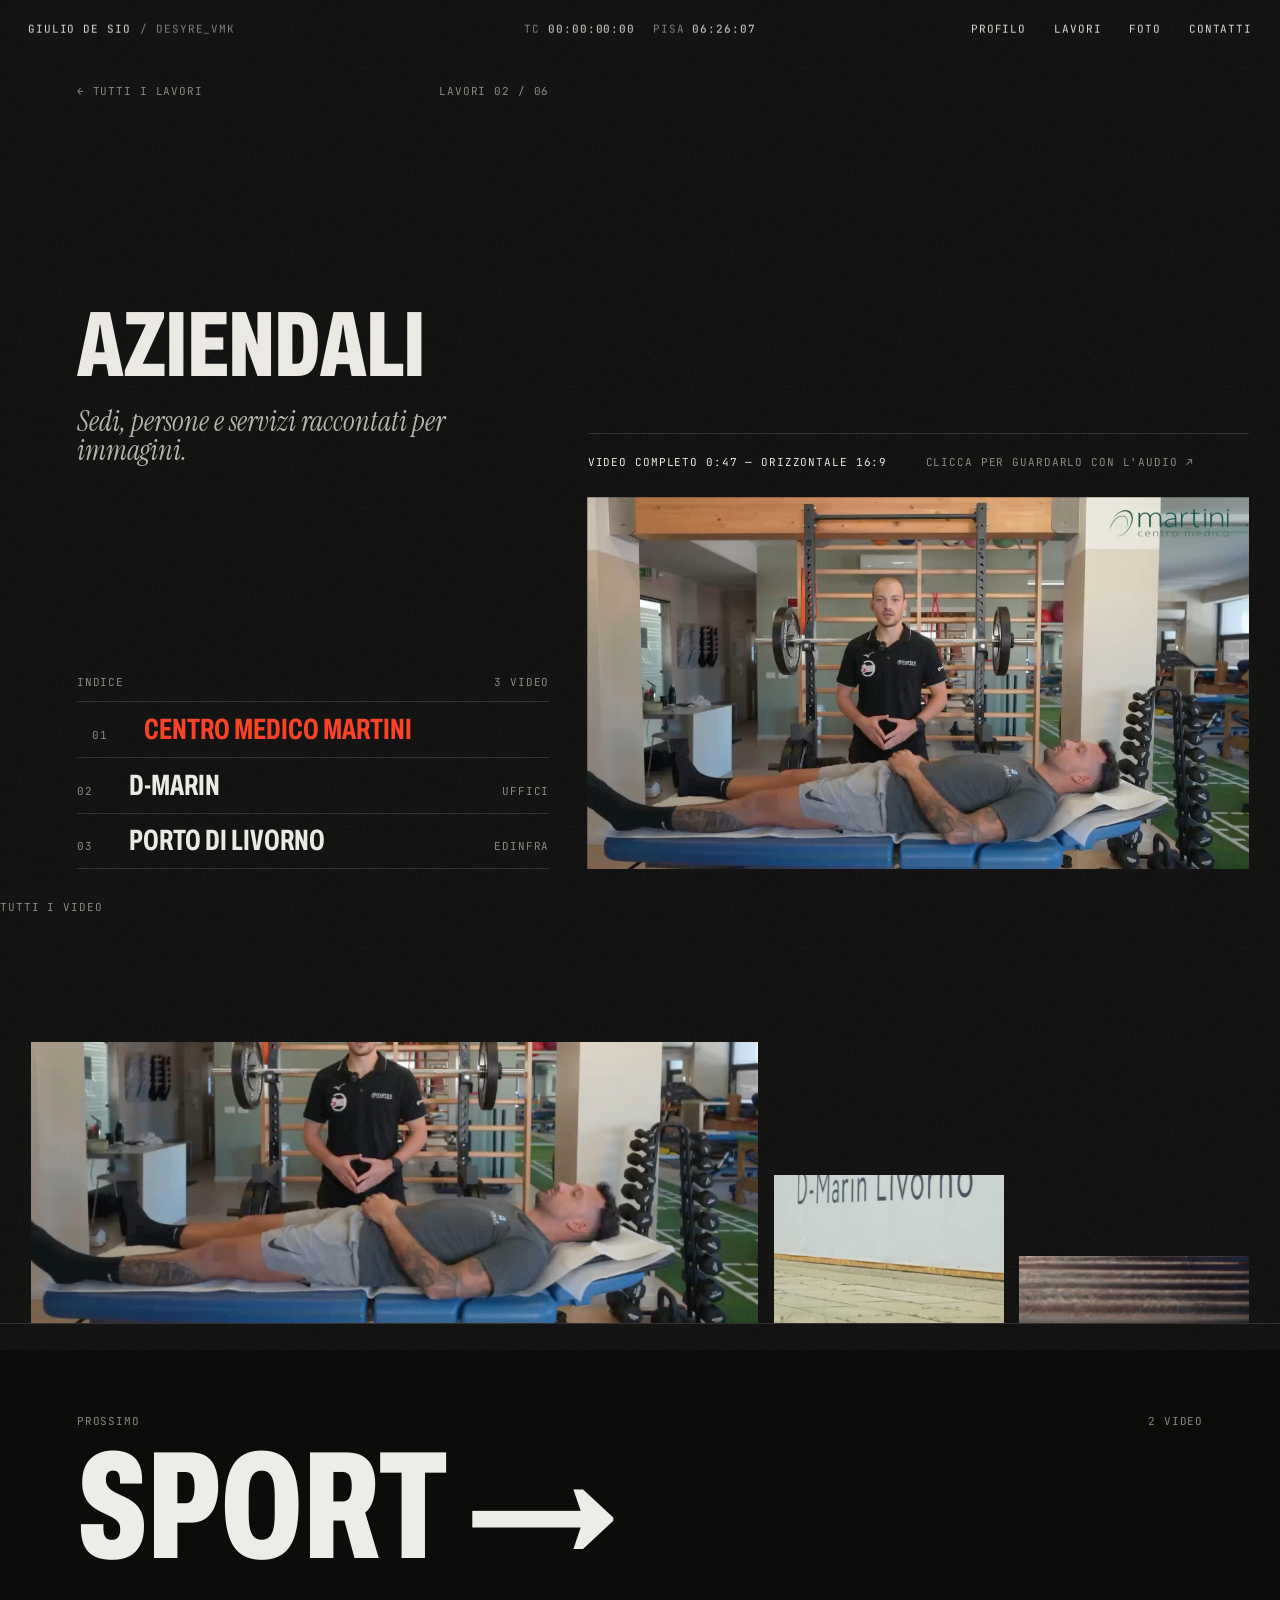
==== lavori/aziendali/index.html @ 8095d449 "Sito Desyre Co-Authored-By: Claude Opus 5.5 <noreply@anthropic.com>" ====
<!DOCTYPE html><html lang="it"> <head><meta charset="utf-8"><meta name="viewport" content="width=device-width, initial-scale=1"><title>Aziendali — Giulio De Sio · Videomaker</title><meta name="description" content="Sedi, persone e servizi raccontati per immagini. Portfolio aziendali di Giulio De Sio, videomaker a Pisa."><meta name="theme-color" content="#0c0c0b"><meta property="og:title" content="Aziendali — Giulio De Sio · Videomaker"><meta property="og:description" content="Sedi, persone e servizi raccontati per immagini. Portfolio aziendali di Giulio De Sio, videomaker a Pisa."><meta property="og:type" content="website"><link rel="icon" type="image/svg+xml" href="/favicon.svg"><link rel="preconnect" href="https://fonts.googleapis.com"><link rel="preconnect" href="https://fonts.gstatic.com" crossorigin><link href="https://fonts.googleapis.com/css2?family=Archivo:wdth,wght@62..125,100..900&family=Instrument+Serif:ital@0;1&family=JetBrains+Mono:wght@400;500&display=swap" rel="stylesheet"><noscript><style>.hero__svg { display: none; } .hero__meta { opacity: 1; }</style></noscript><script>
      // Al reload si riparte sempre dall'inizio: va impostato prima che il browser ripristini lo scroll.
      if ('scrollRestoration' in history) history.scrollRestoration = 'manual';
      // arrivando da un link (es. /#lavori da una pagina dei lavori) si va a quella sezione; al reload no
      var nav = performance.getEntriesByType && performance.getEntriesByType('navigation')[0];
      window.__startHash = nav && nav.type === 'reload' ? '' : location.hash;
      if (location.hash) history.replaceState(null, '', location.pathname + location.search);
      addEventListener('beforeunload', () => scrollTo(0, 0));
    </script><link rel="stylesheet" href="/_astro/index.CVaRM58K.css"></head> <body>  <div class="root" data-root> <header class="hud mono" data-hud> <div class="hud__inner"> <a href="/" class="hud__brand"> <span>Giulio De Sio</span><span class="dim">/ Desyre_vmk</span> </a> <div class="hud__center"> <span><span class="dim">TC</span><span data-tc>00:00:00:00</span></span> <span><span class="dim">Pisa</span><span data-clock></span></span> </div> <nav class="hud__nav" aria-label="Sezioni"> <a href="/#profilo">Profilo</a><a href="/#lavori">Lavori</a><a href="/#foto">Foto</a><a href="/#contatti">Contatti</a> </nav> </div> </header> <div class="cursor" data-cursor-el aria-hidden="true"><span class="cursor__label" data-cursor-label></span></div> <div class="grain" aria-hidden="true"></div> <main> <!-- Apertura: indice a sinistra, monitor di anteprima a destra --> <section class="cat"> <div class="cat__side"> <div class="cat__row mono muted" data-cat-fade> <a href="/#lavori" class="cat__back">← Tutti i lavori</a><span>Lavori 02 / 06</span> </div> <div> <h1 class="cat__title" style="--len:9"><span data-cat-title>Aziendali</span></h1> <p class="serif cat__intro" data-cat-fade>Sedi, persone e servizi raccontati per immagini.</p> </div> <div class="cat__index"> <div class="cat__row mono muted cat__index-head" data-cat-fade> <span>Indice</span><span>3 video</span> </div> <ol class="cat__list"> <li data-cat-item> <button type="button" class="cat__item is-active" data-index="0" data-play="/media/lavori/martini.mp4" data-poster="/media/lavori/martini-loop.jpg" data-title="Centro Medico Martini" data-info="Video completo 0:47 — orizzontale 16:9" data-format="h"> <span class="mono muted">01</span> <span class="cat__item-title">Centro Medico Martini</span> <span class="mono muted cat__item-client"></span> </button> </li><li data-cat-item> <button type="button" class="cat__item" data-index="1" data-play="/media/lavori/dmarin-uffici.mp4" data-poster="/media/lavori/dmarin-uffici-loop.jpg" data-title="D-Marin · Uffici" data-info="Video completo 0:21 — verticale 9:16" data-format="v"> <span class="mono muted">02</span> <span class="cat__item-title">D-Marin</span> <span class="mono muted cat__item-client">Uffici</span> </button> </li><li data-cat-item> <button type="button" class="cat__item" data-index="2" data-play="/media/lavori/porto-livorno.mp4" data-poster="/media/lavori/porto-livorno-loop.jpg" data-title="Porto di Livorno · Edinfra" data-info="Video completo 0:21 — verticale 9:16" data-format="v"> <span class="mono muted">03</span> <span class="cat__item-title">Porto di Livorno</span> <span class="mono muted cat__item-client">Edinfra</span> </button> </li> </ol> </div> </div> <!-- Monitor: il riquadro prende il formato del video attivo (9:16 o 16:9); accanto, le info --> <div class="cat__stage is-h" data-stage-wrap> <div class="stage__meta" data-stage-meta> <span class="stage__bar" aria-hidden="true"><span data-stage-bar></span></span> <span class="mono" data-stage-info>Video completo 0:47 — orizzontale 16:9</span> <span class="mono muted">Clicca per guardarlo con l'audio ↗</span> </div> <button type="button" class="stage__frame" data-stage data-cursor="Play" aria-label="Guarda il video selezionato con l'audio"> <div class="stage__item is-active" data-stage-item> <video class="stage__video" muted loop playsinline preload="none" poster="/media/lavori/martini-loop.jpg" data-src="/media/lavori/martini-loop.mp4"></video> </div><div class="stage__item" data-stage-item> <video class="stage__video" muted loop playsinline preload="none" poster="/media/lavori/dmarin-uffici-loop.jpg" data-src="/media/lavori/dmarin-uffici-loop.mp4"></video> </div><div class="stage__item" data-stage-item> <video class="stage__video" muted loop playsinline preload="none" poster="/media/lavori/porto-livorno-loop.jpg" data-src="/media/lavori/porto-livorno-loop.mp4"></video> </div> </button> </div> </section> <!-- Muro: tutti i video insieme --> <section class="wall" aria-label="Tutti i video Aziendali"> <div class="mono muted wall__head">Tutti i video</div> <div class="wall__grid"> <div class="wall__row" style="--n:3;--sum:2.9028"> <button type="button" class="tile tile--h" data-tile data-play="/media/lavori/martini.mp4" data-poster="/media/lavori/martini-loop.jpg" data-title="Centro Medico Martini" data-cursor="Play" aria-label="Guarda Centro Medico Martini"> <div class="tile__inner" data-tile-inner> <div class="media media--dark">  <video muted loop playsinline preload="none" poster="/media/lavori/martini-loop.jpg" data-video data-lazy aria-label="Centro Medico Martini">  <source data-src="/media/lavori/martini-loop.mp4" type="video/mp4"> </video>  </div> </div> </button><button type="button" class="tile tile--v" data-tile data-play="/media/lavori/dmarin-uffici.mp4" data-poster="/media/lavori/dmarin-uffici-loop.jpg" data-title="D-Marin · Uffici" data-cursor="Play" aria-label="Guarda D-Marin · Uffici"> <div class="tile__inner" data-tile-inner> <div class="media media--dark">  <video muted loop playsinline preload="none" poster="/media/lavori/dmarin-uffici-loop.jpg" data-video data-lazy aria-label="D-Marin · Uffici">  <source data-src="/media/lavori/dmarin-uffici-loop.mp4" type="video/mp4"> </video>  </div> </div> </button><button type="button" class="tile tile--v" data-tile data-play="/media/lavori/porto-livorno.mp4" data-poster="/media/lavori/porto-livorno-loop.jpg" data-title="Porto di Livorno · Edinfra" data-cursor="Play" aria-label="Guarda Porto di Livorno · Edinfra"> <div class="tile__inner" data-tile-inner> <div class="media media--dark">  <video muted loop playsinline preload="none" poster="/media/lavori/porto-livorno-loop.jpg" data-video data-lazy aria-label="Porto di Livorno · Edinfra">  <source data-src="/media/lavori/porto-livorno-loop.mp4" type="video/mp4"> </video>  </div> </div> </button> </div> </div> </section> <a href="/lavori/sport/" class="cat-next" data-cursor="Apri"> <span class="cat__row mono muted"><span>Prossimo</span><span>2 video</span></span> <span class="cat-next__name">Sport →</span> </a> <section id="contatti" class="contact" data-contact> <div class="contact__inner" data-contact-inner> <div class="contact__row mono"> <span>Contatti</span><span>Pisa, Toscana</span> </div> <h2 class="contact__title"> <span class="contact__mask"><span class="contact__line contact__line--cond" data-line>Hai un</span></span> <span class="contact__mask contact__mask--serif"><span class="contact__line serif" data-line>progetto?</span></span> </h2> <div class="contact__body"> <a href="mailto:giulio.desio03@gmail.com" data-cursor="Scrivi" class="contact__email">giulio.desio03@gmail.com</a> <div class="contact__cols"> <a href="tel:+393311512539" class="contact__col"> <span class="mono">Telefono</span><span class="contact__val">+39 331 151 2539</span> </a> <a href="https://instagram.com/desyre_vmk" target="_blank" rel="noopener" class="contact__col"> <span class="mono">Instagram</span><span class="contact__val">@desyre_vmk ↗</span> </a> <div class="contact__col"> <span class="mono">Base</span><span class="contact__val">Pisa, Toscana</span> </div> </div> </div> <footer class="contact__row mono"> <span>© 2026 Giulio De Sio — Videomaker</span> <a href="#top" data-goto="top" class="contact__top">Torna su ↑</a> </footer> </div> </section> </main> <!-- Visore a schermo intero: video completi (con audio) e foto ingrandite. Gestito da scripts/common.ts (initViewer). --><div class="lightbox" data-lightbox role="dialog" aria-modal="true" aria-hidden="true" aria-label="Visore"> <div class="lightbox__bar mono"> <span class="lightbox__title"><span data-lightbox-count class="muted"></span><span data-lightbox-title></span></span> <button type="button" class="lightbox__close" data-lightbox-close>Chiudi ✕</button> </div> <div class="lightbox__stage" data-lightbox-stage> <video data-lightbox-video controls playsinline preload="none"></video> <img data-lightbox-img alt=""> <button type="button" class="lightbox__nav lightbox__nav--prev mono" data-lightbox-prev aria-label="Foto precedente">←</button> <button type="button" class="lightbox__nav lightbox__nav--next mono" data-lightbox-next aria-label="Foto successiva">→</button> </div> </div> </div> <script type="module" src="/_astro/_id_.astro_astro_type_script_index_0_lang.Be5vKkUX.js"></script>  </body> </html>
---- _astro/index.CVaRM58K.css ----
:root{--black: #0c0c0b;--white: #eeece6;--grey: #8b8880;--grey-2: #b8b5ad;--grey-light: #4a4843;--accent: #ff3d1f;--line: rgba(238, 236, 230, .14);--line-light: rgba(12, 12, 11, .2);--ease-expo: cubic-bezier(.16, 1, .3, 1);--mono: "JetBrains Mono", ui-monospace, monospace;--serif: "Instrument Serif", serif}*,*:before,*:after{box-sizing:border-box}html,body{margin:0;padding:0;background:var(--black);color:var(--white)}body{font-family:Archivo,sans-serif;-webkit-font-smoothing:antialiased}html.lenis,html.lenis body{height:auto}.lenis.lenis-smooth{scroll-behavior:auto!important}.lenis.lenis-smooth [data-lenis-prevent]{overscroll-behavior:contain}.lenis.lenis-stopped{overflow:clip}.lenis.lenis-smooth iframe{pointer-events:none}::selection{background:var(--accent);color:var(--black)}a{color:inherit;text-decoration:none}h1,h2,h3,p,figure,ul{margin:0}ul{padding:0;list-style:none}img,video{display:block}html.has-cursor,html.has-cursor *{cursor:none!important}.root{position:relative;background:var(--black);color:var(--white);overflow-x:clip}.mono{font-family:var(--mono);font-size:11px;letter-spacing:.08em;text-transform:uppercase;font-weight:400}.serif{font-family:var(--serif);font-style:italic;font-weight:400}.muted{color:var(--grey)}.dim{opacity:.55}.sr-only{position:absolute;width:1px;height:1px;padding:0;margin:-1px;overflow:hidden;clip:rect(0 0 0 0);white-space:nowrap;border:0}.sec-head{display:flex;justify-content:space-between}.sec-head__title{font:inherit;letter-spacing:inherit}.split{display:grid;grid-template-columns:minmax(0,4fr) minmax(0,7fr);gap:7vw;align-items:start}.media{position:absolute;inset:0;overflow:hidden;background:#151513;color:var(--grey);font:500 10px/1.5 var(--mono);letter-spacing:.1em;text-transform:uppercase}.media--light{background:radial-gradient(120% 90% at 35% 35%,#c9c6bd,#5d5b55 75%);color:#1a1a18}.media video,.media img{position:absolute;inset:0;width:100%;height:100%;object-fit:cover}.media--contain{background:var(--black)}.media--contain video,.media--contain img{object-fit:contain;padding:16% 20%}.media__ph{position:absolute;inset:0}.media__ph:before,.media__ph:after{content:"";position:absolute;background:currentColor;opacity:.18}.media__ph:before{left:50%;top:calc(50% - 40px);height:80px;width:1px}.media__ph:after{top:50%;left:calc(50% - 40px);width:80px;height:1px}.media__c{position:absolute;width:14px;height:14px;border:0 solid currentColor;opacity:.55}.media__c--tl{top:14px;left:var(--label-x, 14px);border-top-width:1px;border-left-width:1px}.media__c--tr{top:14px;right:var(--label-x, 14px);border-top-width:1px;border-right-width:1px}.media__c--bl{bottom:14px;left:var(--label-x, 14px);border-bottom-width:1px;border-left-width:1px}.media__c--br{bottom:14px;right:var(--label-x, 14px);border-bottom-width:1px;border-right-width:1px}.media__t{position:absolute;left:var(--label-x, 24px);bottom:22px;display:flex;flex-direction:column;gap:2px}.media__h{opacity:.6}@keyframes grain{0%{transform:translate(0)}20%{transform:translate(-7%,4%)}40%{transform:translate(5%,-6%)}60%{transform:translate(-3%,8%)}80%{transform:translate(8%,2%)}to{transform:translate(0)}}.grain{position:fixed;inset:-50%;z-index:95;pointer-events:none;opacity:.09;background-image:url("data:image/svg+xml;utf8,%3Csvg xmlns=%22http://www.w3.org/2000/svg%22 width=%22220%22 height=%22220%22%3E%3Cfilter id=%22n%22%3E%3CfeTurbulence type=%22fractalNoise%22 baseFrequency=%22.85%22 numOctaves=%222%22 stitchTiles=%22stitch%22/%3E%3C/filter%3E%3Crect width=%22100%25%22 height=%22100%25%22 filter=%22url(%23n)%22/%3E%3C/svg%3E");animation:grain .9s steps(5) infinite}.hud{position:fixed;top:0;left:0;right:0;z-index:50;pointer-events:none;mix-blend-mode:difference;color:var(--white)}.hud__inner{padding:24px 28px;display:grid;grid-template-columns:1fr auto 1fr;align-items:center}.hud__brand{pointer-events:auto;display:flex;gap:10px;justify-self:start}.hud__center{display:flex;gap:18px;font-variant-numeric:tabular-nums}.hud__center>span{display:flex;gap:8px}.hud__nav{display:flex;gap:28px;justify-self:end;pointer-events:auto}.cursor{position:fixed;left:0;top:0;width:12px;height:12px;margin:-6px 0 0 -6px;border-radius:50%;background:var(--white);mix-blend-mode:difference;pointer-events:none;z-index:90;display:none;align-items:center;justify-content:center;transform:translate(-100px,-100px)}html.has-cursor .cursor{display:flex}.cursor__label{font-family:var(--mono);font-size:10px;letter-spacing:.1em;text-transform:uppercase;color:var(--black);opacity:0}.hero{position:relative;height:100vh;overflow:hidden;background:var(--black)}.hero__media-wrap{position:absolute;inset:0;overflow:hidden;display:block}.hero__media{position:absolute;inset:0}.hero__svg{position:absolute;inset:0;width:100%;height:100%;display:block;pointer-events:none}.hero__meta{opacity:0;position:absolute;bottom:6vh;left:2.4vw;right:2.4vw;display:flex;justify-content:space-between;color:var(--white);pointer-events:none}.hero__credit{position:absolute;left:2.4vw;right:2.4vw;bottom:19vh;display:flex;justify-content:space-between;align-items:flex-end;color:var(--white);pointer-events:none;opacity:0}.hero__credit-name{display:flex;flex-direction:column;gap:10px}.hero__credit-name .serif{font-size:5vw;line-height:1}.hero__bar{position:absolute;left:0;right:0;height:0;background:var(--black)}.hero__bar--t{top:0}.hero__bar--b{bottom:0}.profilo{position:relative;padding:22vh 6vw 20vh;background:var(--black);color:var(--white)}.profilo .sec-head{margin-bottom:10vh}.profilo__grid{display:grid;grid-template-columns:minmax(0,3fr) minmax(0,8fr);gap:6vw;align-items:start}.profilo__figure{position:sticky;top:14vh;width:100%;max-width:300px;display:flex;flex-direction:column;gap:14px}.profilo__figure figcaption{display:flex;justify-content:space-between}.profilo__portrait{position:relative;aspect-ratio:4 / 5;overflow:hidden}.profilo__portrait-inner{position:absolute;inset:-10% 0}.profilo__text{display:flex;flex-direction:column;gap:7vh}.profilo__lead{font-weight:500;font-size:clamp(30px,3.6vw,64px);line-height:1.05;letter-spacing:-.03em;text-wrap:pretty}.profilo__body{max-width:34em;font-weight:400;font-size:clamp(17px,1.35vw,22px);line-height:1.55;color:var(--grey-2);text-wrap:pretty}.rows{display:flex;flex-direction:column}.rows__label{padding-bottom:20px}.row{display:grid;grid-template-columns:64px 1fr auto;align-items:center;border-top:1px solid var(--line);padding:2vh 0;transition:padding .5s var(--ease-expo),color .3s}.rows__list li:last-child .row{border-bottom:1px solid var(--line)}.row:focus-visible{outline:1px solid var(--accent);outline-offset:4px}.row:hover{padding-left:1.6vw;color:var(--accent)}.row__n{font-family:var(--mono);font-size:11px;color:var(--grey)}.row__name{font-stretch:62%;font-weight:700;font-size:clamp(30px,3.4vw,60px);line-height:.95;text-transform:uppercase}.row__arrow{font-family:var(--mono);font-size:13px}.works{position:relative;height:100vh;overflow:hidden;background:var(--black);display:flex;flex-direction:column;padding:13vh 0 7vh}.works__head{flex:none;display:flex;justify-content:space-between;padding:0 6vw 3vh}.works__viewport{position:relative;flex:1;min-height:0}.works__track{position:absolute;top:0;bottom:0;left:0;display:flex;align-items:center;gap:6vw;padding:0 6vw;will-change:transform}.works__title{flex:none;display:flex;flex-direction:column;gap:2vh}.works__title-big{font-stretch:62%;font-weight:800;font-size:12vw;line-height:.8;text-transform:uppercase;letter-spacing:-.01em}.works__title-sub{font-size:4.4vw;line-height:1;color:var(--grey)}.card{flex:none;width:calc(var(--h) * var(--r));display:flex;flex-direction:column;gap:18px;align-self:var(--align)}.card__frame{position:relative;display:block;height:var(--h);overflow:hidden}.card__inner{position:absolute;top:0;bottom:0;left:-8%;width:116%}.card__cap{display:flex;flex-wrap:wrap;justify-content:space-between;align-items:baseline;gap:6px 24px}.card__cap-l{display:flex;gap:20px;align-items:baseline}.card__n{letter-spacing:0}.card__name{font-stretch:62%;font-weight:700;font-size:3.2vw;line-height:1;text-transform:uppercase}.works__more{flex:none;width:34vw;display:flex;flex-direction:column;gap:2vh;margin-right:4vw}.works__more-big{font-stretch:62%;font-weight:800;font-size:10vw;line-height:.8;text-transform:uppercase}.works__progress{flex:none;position:relative;margin:3vh 6vw 0;height:1px;background:var(--line)}.works__bar{position:absolute;inset:0;background:var(--accent);transform-origin:left;transform:scaleX(0)}.shutter{position:relative;height:100vh;overflow:hidden;background:var(--black)}.shutter__bars{position:absolute;inset:0;display:flex}.shutter__bar{flex:1;background:var(--accent);transform:scaleY(0)}.shutter__word{position:absolute;inset:0;display:flex;align-items:center;justify-content:center;font-size:19vw;letter-spacing:-.03em;color:var(--black);opacity:0}.foto{position:relative;padding:10vh 4vw 26vh;background:var(--black)}.foto__head{margin-bottom:10vh;padding:0 2vw}.foto__grid{display:grid;grid-template-columns:repeat(3,minmax(0,1fr));gap:2.4vw;align-items:stretch}.foto__col{display:flex;flex-direction:column;gap:2.4vw;margin-top:var(--offset, 0);padding-bottom:var(--pad, 0)}.foto__fig,.foto__fig .foto__frame{flex:1 0 auto}.foto__fig{display:flex;flex-direction:column;gap:10px}.foto__frame{position:relative;display:block;width:100%;overflow:hidden;padding:0;border:0;background:#151513}.foto__frame:focus-visible{outline:1px solid var(--accent);outline-offset:4px}.foto__inner{transition:transform 1.2s var(--ease-expo)}.foto__frame:hover .foto__inner{transform:scale(1.04)}.foto__inner{position:absolute;inset:0}.foto__cap{font-family:var(--mono);font-size:10px;letter-spacing:.1em;text-transform:uppercase;color:var(--grey)}.clienti{position:relative;padding:18vh 6vw 26vh;background:var(--black);border-top:1px solid var(--line)}.clienti__head{display:flex;flex-direction:column;gap:3vh}.clienti__title{font-stretch:62%;font-weight:800;font-size:9vw;line-height:.8;text-transform:uppercase}.clienti__logos{display:grid;grid-template-columns:repeat(var(--cols, 4),minmax(0,1fr));gap:1px;background:var(--line);border:1px solid var(--line)}.clienti__logo{aspect-ratio:3 / 2;position:relative;background:var(--black)}.clienti__logo .media{background:var(--black)}.contact{position:relative;background:var(--black)}.contact__inner{min-height:100vh;background:var(--white);color:var(--black);padding:14vh 6vw 9vh;display:flex;flex-direction:column;justify-content:space-between;gap:8vh}.contact__inner ::selection{background:var(--accent);color:var(--black)}.contact__row{display:flex;justify-content:space-between;color:var(--grey-light)}.contact__top{color:var(--black)}.contact__title{display:flex;flex-direction:column;font-weight:inherit}.contact__mask{display:block;overflow:hidden}.contact__mask--serif{padding-bottom:.08em}.contact__line{display:block;font-size:15vw}.contact__line--cond{font-stretch:62%;font-weight:800;line-height:.82;text-transform:uppercase;letter-spacing:-.01em}.contact__line.serif{line-height:.9;letter-spacing:-.03em}.contact__body{display:flex;flex-direction:column;gap:6vh}.contact__email{align-self:flex-start;font-weight:600;font-size:5.6vw;line-height:1;letter-spacing:-.035em;color:var(--black);border-bottom:2px solid var(--black);padding-bottom:.06em;transition:color .3s,border-color .3s}.contact__email:hover{color:var(--accent);border-color:var(--accent)}.contact__cols{display:grid;grid-template-columns:repeat(3,minmax(0,1fr));gap:4vw;border-top:1px solid var(--line-light);padding-top:3vh}.contact__col{display:flex;flex-direction:column;gap:8px;color:var(--black)}.contact__col .mono{color:var(--grey-light)}.contact__val{font-size:1.9vw;font-weight:500;letter-spacing:-.02em}@media(max-width:767px){.hud__inner{padding:18px 16px;grid-template-columns:1fr auto;row-gap:10px}.hud__center{display:none}.hud__nav{gap:14px}.hud__brand .dim{display:none}.hero__credit-name .serif{font-size:10vw}.profilo{padding:18vh 6vw 14vh}.profilo__grid{grid-template-columns:1fr;gap:8vh}.profilo__figure{position:relative;top:auto;max-width:260px}.profilo__lead{font-size:8vw}.clienti .split{grid-template-columns:1fr;gap:10vh}.row__name{font-size:10vw}.works{height:auto;overflow:visible;padding:14vh 0 8vh}.works__hint{display:none}.works__viewport{flex:none}.works__track{position:static;flex-direction:column;align-items:stretch;gap:10vh;will-change:auto}.works__title-big{font-size:22vw}.works__title-sub{font-size:9vw}.card{width:100%;align-self:stretch}.card__frame{height:auto;aspect-ratio:var(--ar)}.card--v .card__frame{width:78%}.card__name{font-size:8vw}.works__more{width:100%;margin:0}.works__more-big{font-size:18vw}.works__progress{display:none}.foto__grid{grid-template-columns:1fr 1fr}.foto__col{padding-bottom:0}.foto__col:nth-child(3){grid-column:1 / -1;display:grid;grid-template-columns:1fr 1fr;margin-top:0}.clienti__title{font-size:20vw}.clienti__logos{grid-template-columns:repeat(2,minmax(0,1fr))}.contact__email{font-size:7.4vw}.contact__cols{grid-template-columns:1fr;gap:3vh}.contact__val{font-size:20px}.contact__row{gap:16px}}@media(prefers-reduced-motion:reduce){.grain{animation:none}.row,.contact__email{transition:none}}.card__count{transition:color .3s}.card__count:hover,.card__name a:hover{color:var(--accent)}.cat__row{display:flex;justify-content:space-between;align-items:baseline;gap:24px}.cat__back{transition:color .3s}.cat__back:hover{color:var(--accent)}.cat{display:grid;grid-template-columns:minmax(0,5fr) minmax(0,7fr);gap:3vw;height:100vh;min-height:640px;padding:84px 2.4vw 2.4vw 6vw}.cat__side{display:flex;flex-direction:column;justify-content:space-between;gap:4vh;min-height:0}.cat__title{overflow:hidden;font-stretch:62%;font-weight:800;font-size:min(12vw,34vw / (var(--len, 8) * .52));line-height:.8;text-transform:uppercase;letter-spacing:-.01em;padding-bottom:.03em}.cat__title span{display:block}.cat__intro{margin-top:2.4vh;font-size:clamp(22px,2.2vw,40px);line-height:1.05;color:var(--grey-2);max-width:16em}.cat__index-head{padding-bottom:12px}.cat__list{list-style:none;margin:0;padding:0;border-bottom:1px solid var(--line)}.cat__item{width:100%;display:grid;grid-template-columns:40px 1fr auto;align-items:baseline;gap:12px;padding:1.4vh 0;border:0;border-top:1px solid var(--line);background:none;color:var(--white);text-align:left;font:inherit;transition:padding .5s var(--ease-expo),color .3s}.cat__item-title{font-stretch:62%;font-weight:700;font-size:clamp(22px,2.3vw,44px);line-height:1;text-transform:uppercase}.cat__item-client{text-align:right}.cat__item:hover,.cat__item.is-active{padding-left:1.2vw;color:var(--accent)}.cat__item:focus-visible{outline:1px solid var(--accent);outline-offset:2px}.cat__stage{position:relative;height:100%;min-height:0}.stage__frame{position:absolute;right:0;bottom:0;width:100%;height:100%;overflow:hidden;padding:0;border:0;background:#151513}.stage__item{position:absolute;inset:0;opacity:0;transition:opacity .6s var(--ease-expo)}.stage__item.is-active{opacity:1}.stage__video{position:absolute;inset:0;width:100%;height:100%;object-fit:cover}.stage__frame:focus-visible{outline:1px solid var(--accent);outline-offset:4px}.stage__meta{position:absolute;left:0;bottom:0;display:flex;flex-direction:column;gap:2.4vh;max-width:22vw}.cat__stage.is-h .stage__meta{max-width:none;width:100%;flex-direction:row;flex-wrap:wrap;align-items:flex-end;column-gap:3vw}.stage__bar{position:relative;display:block;width:100%;max-width:22vw;height:1px;background:var(--line)}.stage__bar span{position:absolute;inset:0;background:var(--accent);transform-origin:left;transform:scaleX(0)}.cat__stage.is-h .stage__bar{flex-basis:100%;max-width:none}.wall__grid{--gap: 1.2vw;display:flex;flex-direction:column;gap:var(--gap)}.wall__row{display:flex;justify-content:center;gap:var(--gap);height:min(86vh,(100vw - 4.8vw - (var(--n) - 1) * var(--gap)) / var(--sum))}.wall__row .tile{flex:none;height:100%}.tile--v{aspect-ratio:9 / 16}.tile--h{aspect-ratio:16 / 9}.tile{position:relative;display:block;overflow:hidden;padding:0;border:0;background:#151513;color:var(--white);font:inherit;text-align:left}.tile__inner{position:absolute;inset:0;transition:transform 1.2s var(--ease-expo)}.tile:hover .tile__inner{transform:scale(1.05)}.tile:focus-visible{outline:1px solid var(--accent);outline-offset:3px}.cat-next{display:flex;flex-direction:column;gap:2vh;padding:10vh 6vw 22vh;border-top:1px solid var(--line)}.cat-next__name{font-stretch:62%;font-weight:800;font-size:12vw;line-height:.8;text-transform:uppercase;transition:color .4s var(--ease-expo)}.cat-next:hover .cat-next__name{color:var(--accent)}.lightbox{position:fixed;inset:0;z-index:85;display:none;flex-direction:column;background:#0c0c0bf7}.lightbox.is-open{display:flex}.lightbox__bar{display:flex;justify-content:space-between;align-items:center;padding:24px 28px;color:var(--white)}.lightbox__close{font:inherit;letter-spacing:inherit;text-transform:inherit;color:var(--white);background:none;border:1px solid var(--line);padding:10px 14px;transition:color .3s,border-color .3s}.lightbox__close:hover{color:var(--accent);border-color:var(--accent)}.lightbox__stage{flex:1;min-height:0;display:flex;align-items:center;justify-content:center;padding:0 28px 28px}.lightbox__stage{position:relative}.lightbox__stage video,.lightbox__stage img{max-width:100%;max-height:100%;background:#000}.lightbox__stage img{object-fit:contain}.lightbox[data-kind=video] img,.lightbox[data-kind=photo] video,.lightbox[data-kind=video] .lightbox__nav{display:none}.lightbox__title{display:flex;gap:16px}.lightbox__nav{position:absolute;top:50%;transform:translateY(-50%);width:56px;height:56px;font-size:18px;color:var(--white);background:#0c0c0b99;border:1px solid var(--line);transition:color .3s,border-color .3s}.lightbox__nav:hover{color:var(--accent);border-color:var(--accent)}.lightbox__nav--prev{left:36px}.lightbox__nav--next{right:36px}html.has-cursor.lightbox-open .cursor{display:none}html.has-cursor.lightbox-open,html.has-cursor.lightbox-open *{cursor:auto!important}html.has-cursor.lightbox-open button{cursor:pointer!important}@media(max-width:767px){.cat{grid-template-columns:1fr;height:auto;min-height:0;padding:88px 16px 8vh;gap:4vh}.cat__side{display:contents}.cat__side>:nth-child(1){order:1}.cat__side>:nth-child(2){order:2}.cat__stage{order:3;height:auto;display:flex;flex-direction:column;gap:3vh}.stage__frame{position:relative;right:auto;bottom:auto;align-self:center}.stage__meta,.cat__stage.is-h .stage__meta{position:static;order:2;max-width:none;flex-direction:row;flex-wrap:wrap;align-items:flex-end;gap:12px 20px}.stage__bar,.cat__stage.is-h .stage__bar{flex-basis:100%;max-width:none}.cat__index{order:4}.cat__title{font-size:min(22vw,92vw / (var(--len, 8) * .5))}.cat__item-title{font-size:7vw}.wall{padding:8vh 16px 12vh}.wall__grid{--gap: 8px;display:grid;grid-template-columns:repeat(2,minmax(0,1fr))}.wall__row{display:contents}.wall__row .tile{height:auto}.tile--h{grid-column:span 2}.cat-next__name{font-size:18vw}.lightbox__bar{padding:16px}.lightbox__stage{padding:0 0 16px}}
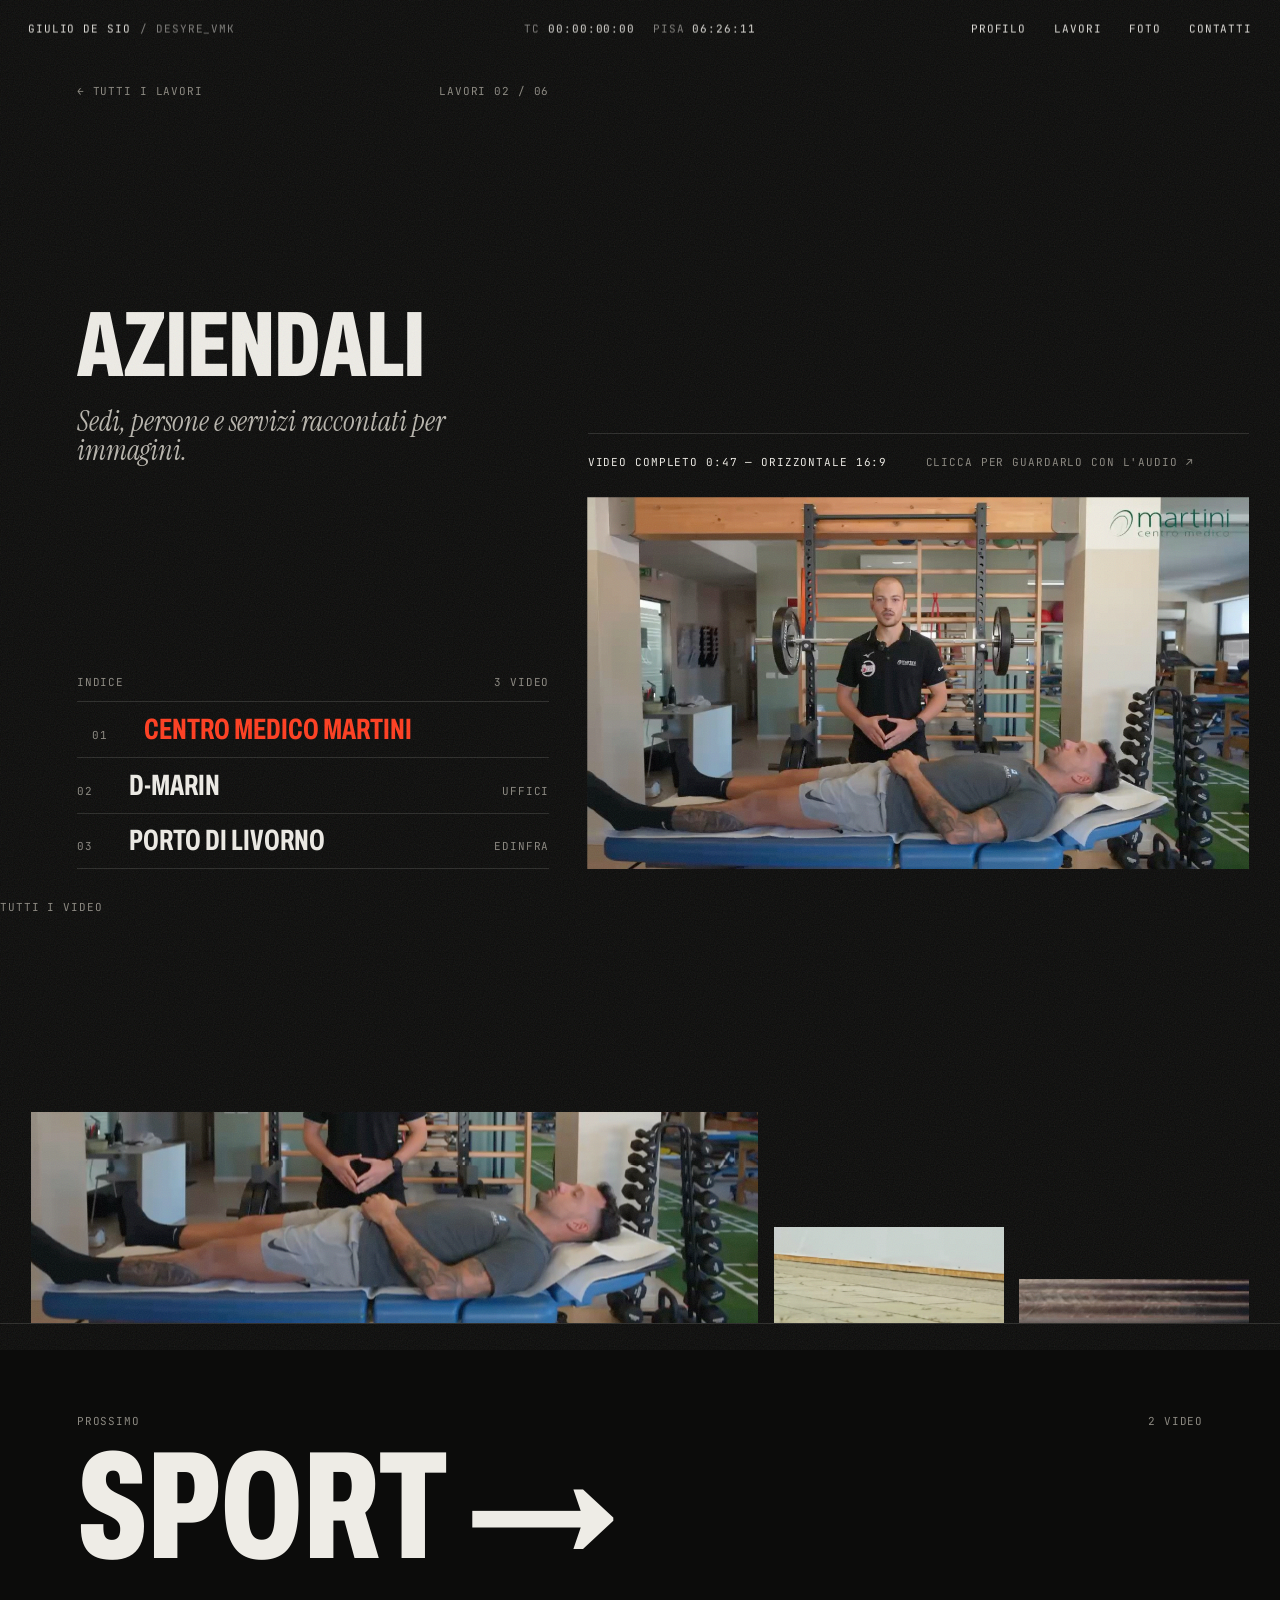
==== commit a999b95e: "Aggiornamento sito 01/11/2026 13:49" ====
--- a/lavori/aziendali/index.html
+++ b/lavori/aziendali/index.html
@@ -6,4 +6,4 @@
       window.__startHash = nav && nav.type === 'reload' ? '' : location.hash;
       if (location.hash) history.replaceState(null, '', location.pathname + location.search);
       addEventListener('beforeunload', () => scrollTo(0, 0));
-    </script><link rel="stylesheet" href="/_astro/index.CVaRM58K.css"></head> <body>  <div class="root" data-root> <header class="hud mono" data-hud> <div class="hud__inner"> <a href="/" class="hud__brand"> <span>Giulio De Sio</span><span class="dim">/ Desyre_vmk</span> </a> <div class="hud__center"> <span><span class="dim">TC</span><span data-tc>00:00:00:00</span></span> <span><span class="dim">Pisa</span><span data-clock></span></span> </div> <nav class="hud__nav" aria-label="Sezioni"> <a href="/#profilo">Profilo</a><a href="/#lavori">Lavori</a><a href="/#foto">Foto</a><a href="/#contatti">Contatti</a> </nav> </div> </header> <div class="cursor" data-cursor-el aria-hidden="true"><span class="cursor__label" data-cursor-label></span></div> <div class="grain" aria-hidden="true"></div> <main> <!-- Apertura: indice a sinistra, monitor di anteprima a destra --> <section class="cat"> <div class="cat__side"> <div class="cat__row mono muted" data-cat-fade> <a href="/#lavori" class="cat__back">← Tutti i lavori</a><span>Lavori 02 / 06</span> </div> <div> <h1 class="cat__title" style="--len:9"><span data-cat-title>Aziendali</span></h1> <p class="serif cat__intro" data-cat-fade>Sedi, persone e servizi raccontati per immagini.</p> </div> <div class="cat__index"> <div class="cat__row mono muted cat__index-head" data-cat-fade> <span>Indice</span><span>3 video</span> </div> <ol class="cat__list"> <li data-cat-item> <button type="button" class="cat__item is-active" data-index="0" data-play="/media/lavori/martini.mp4" data-poster="/media/lavori/martini-loop.jpg" data-title="Centro Medico Martini" data-info="Video completo 0:47 — orizzontale 16:9" data-format="h"> <span class="mono muted">01</span> <span class="cat__item-title">Centro Medico Martini</span> <span class="mono muted cat__item-client"></span> </button> </li><li data-cat-item> <button type="button" class="cat__item" data-index="1" data-play="/media/lavori/dmarin-uffici.mp4" data-poster="/media/lavori/dmarin-uffici-loop.jpg" data-title="D-Marin · Uffici" data-info="Video completo 0:21 — verticale 9:16" data-format="v"> <span class="mono muted">02</span> <span class="cat__item-title">D-Marin</span> <span class="mono muted cat__item-client">Uffici</span> </button> </li><li data-cat-item> <button type="button" class="cat__item" data-index="2" data-play="/media/lavori/porto-livorno.mp4" data-poster="/media/lavori/porto-livorno-loop.jpg" data-title="Porto di Livorno · Edinfra" data-info="Video completo 0:21 — verticale 9:16" data-format="v"> <span class="mono muted">03</span> <span class="cat__item-title">Porto di Livorno</span> <span class="mono muted cat__item-client">Edinfra</span> </button> </li> </ol> </div> </div> <!-- Monitor: il riquadro prende il formato del video attivo (9:16 o 16:9); accanto, le info --> <div class="cat__stage is-h" data-stage-wrap> <div class="stage__meta" data-stage-meta> <span class="stage__bar" aria-hidden="true"><span data-stage-bar></span></span> <span class="mono" data-stage-info>Video completo 0:47 — orizzontale 16:9</span> <span class="mono muted">Clicca per guardarlo con l'audio ↗</span> </div> <button type="button" class="stage__frame" data-stage data-cursor="Play" aria-label="Guarda il video selezionato con l'audio"> <div class="stage__item is-active" data-stage-item> <video class="stage__video" muted loop playsinline preload="none" poster="/media/lavori/martini-loop.jpg" data-src="/media/lavori/martini-loop.mp4"></video> </div><div class="stage__item" data-stage-item> <video class="stage__video" muted loop playsinline preload="none" poster="/media/lavori/dmarin-uffici-loop.jpg" data-src="/media/lavori/dmarin-uffici-loop.mp4"></video> </div><div class="stage__item" data-stage-item> <video class="stage__video" muted loop playsinline preload="none" poster="/media/lavori/porto-livorno-loop.jpg" data-src="/media/lavori/porto-livorno-loop.mp4"></video> </div> </button> </div> </section> <!-- Muro: tutti i video insieme --> <section class="wall" aria-label="Tutti i video Aziendali"> <div class="mono muted wall__head">Tutti i video</div> <div class="wall__grid"> <div class="wall__row" style="--n:3;--sum:2.9028"> <button type="button" class="tile tile--h" data-tile data-play="/media/lavori/martini.mp4" data-poster="/media/lavori/martini-loop.jpg" data-title="Centro Medico Martini" data-cursor="Play" aria-label="Guarda Centro Medico Martini"> <div class="tile__inner" data-tile-inner> <div class="media media--dark">  <video muted loop playsinline preload="none" poster="/media/lavori/martini-loop.jpg" data-video data-lazy aria-label="Centro Medico Martini">  <source data-src="/media/lavori/martini-loop.mp4" type="video/mp4"> </video>  </div> </div> </button><button type="button" class="tile tile--v" data-tile data-play="/media/lavori/dmarin-uffici.mp4" data-poster="/media/lavori/dmarin-uffici-loop.jpg" data-title="D-Marin · Uffici" data-cursor="Play" aria-label="Guarda D-Marin · Uffici"> <div class="tile__inner" data-tile-inner> <div class="media media--dark">  <video muted loop playsinline preload="none" poster="/media/lavori/dmarin-uffici-loop.jpg" data-video data-lazy aria-label="D-Marin · Uffici">  <source data-src="/media/lavori/dmarin-uffici-loop.mp4" type="video/mp4"> </video>  </div> </div> </button><button type="button" class="tile tile--v" data-tile data-play="/media/lavori/porto-livorno.mp4" data-poster="/media/lavori/porto-livorno-loop.jpg" data-title="Porto di Livorno · Edinfra" data-cursor="Play" aria-label="Guarda Porto di Livorno · Edinfra"> <div class="tile__inner" data-tile-inner> <div class="media media--dark">  <video muted loop playsinline preload="none" poster="/media/lavori/porto-livorno-loop.jpg" data-video data-lazy aria-label="Porto di Livorno · Edinfra">  <source data-src="/media/lavori/porto-livorno-loop.mp4" type="video/mp4"> </video>  </div> </div> </button> </div> </div> </section> <a href="/lavori/sport/" class="cat-next" data-cursor="Apri"> <span class="cat__row mono muted"><span>Prossimo</span><span>2 video</span></span> <span class="cat-next__name">Sport →</span> </a> <section id="contatti" class="contact" data-contact> <div class="contact__inner" data-contact-inner> <div class="contact__row mono"> <span>Contatti</span><span>Pisa, Toscana</span> </div> <h2 class="contact__title"> <span class="contact__mask"><span class="contact__line contact__line--cond" data-line>Hai un</span></span> <span class="contact__mask contact__mask--serif"><span class="contact__line serif" data-line>progetto?</span></span> </h2> <div class="contact__body"> <a href="mailto:giulio.desio03@gmail.com" data-cursor="Scrivi" class="contact__email">giulio.desio03@gmail.com</a> <div class="contact__cols"> <a href="tel:+393311512539" class="contact__col"> <span class="mono">Telefono</span><span class="contact__val">+39 331 151 2539</span> </a> <a href="https://instagram.com/desyre_vmk" target="_blank" rel="noopener" class="contact__col"> <span class="mono">Instagram</span><span class="contact__val">@desyre_vmk ↗</span> </a> <div class="contact__col"> <span class="mono">Base</span><span class="contact__val">Pisa, Toscana</span> </div> </div> </div> <footer class="contact__row mono"> <span>© 2026 Giulio De Sio — Videomaker</span> <a href="#top" data-goto="top" class="contact__top">Torna su ↑</a> </footer> </div> </section> </main> <!-- Visore a schermo intero: video completi (con audio) e foto ingrandite. Gestito da scripts/common.ts (initViewer). --><div class="lightbox" data-lightbox role="dialog" aria-modal="true" aria-hidden="true" aria-label="Visore"> <div class="lightbox__bar mono"> <span class="lightbox__title"><span data-lightbox-count class="muted"></span><span data-lightbox-title></span></span> <button type="button" class="lightbox__close" data-lightbox-close>Chiudi ✕</button> </div> <div class="lightbox__stage" data-lightbox-stage> <video data-lightbox-video controls playsinline preload="none"></video> <img data-lightbox-img alt=""> <button type="button" class="lightbox__nav lightbox__nav--prev mono" data-lightbox-prev aria-label="Foto precedente">←</button> <button type="button" class="lightbox__nav lightbox__nav--next mono" data-lightbox-next aria-label="Foto successiva">→</button> </div> </div> </div> <script type="module" src="/_astro/_id_.astro_astro_type_script_index_0_lang.Be5vKkUX.js"></script>  </body> </html>+    </script><link rel="stylesheet" href="/_astro/index.CVaRM58K.css"></head> <body>  <div class="root" data-root> <header class="hud mono" data-hud> <div class="hud__inner"> <a href="/" class="hud__brand"> <span>Giulio De Sio</span><span class="dim">/ Desyre_vmk</span> </a> <div class="hud__center"> <span><span class="dim">TC</span><span data-tc>00:00:00:00</span></span> <span><span class="dim">Pisa</span><span data-clock></span></span> </div> <nav class="hud__nav" aria-label="Sezioni"> <a href="/#profilo">Profilo</a><a href="/#lavori">Lavori</a><a href="/#foto">Foto</a><a href="/#contatti">Contatti</a> </nav> </div> </header> <div class="cursor" data-cursor-el aria-hidden="true"><span class="cursor__label" data-cursor-label></span></div> <div class="grain" aria-hidden="true"></div> <main> <!-- Apertura: indice a sinistra, monitor di anteprima a destra --> <section class="cat"> <div class="cat__side"> <div class="cat__row mono muted" data-cat-fade> <a href="/#lavori" class="cat__back">← Tutti i lavori</a><span>Lavori 02 / 06</span> </div> <div> <h1 class="cat__title" style="--len:9"><span data-cat-title>Aziendali</span></h1> <p class="serif cat__intro" data-cat-fade>Sedi, persone e servizi raccontati per immagini.</p> </div> <div class="cat__index"> <div class="cat__row mono muted cat__index-head" data-cat-fade> <span>Indice</span><span>3 video</span> </div> <ol class="cat__list"> <li data-cat-item> <button type="button" class="cat__item is-active" data-index="0" data-play="/media/lavori/martini.mp4" data-poster="/media/lavori/martini-loop.jpg" data-title="Centro Medico Martini" data-info="Video completo 0:47 — orizzontale 16:9" data-format="h"> <span class="mono muted">01</span> <span class="cat__item-title">Centro Medico Martini</span> <span class="mono muted cat__item-client"></span> </button> </li><li data-cat-item> <button type="button" class="cat__item" data-index="1" data-play="/media/lavori/dmarin-uffici.mp4" data-poster="/media/lavori/dmarin-uffici-loop.jpg" data-title="D-Marin · Uffici" data-info="Video completo 0:21 — verticale 9:16" data-format="v"> <span class="mono muted">02</span> <span class="cat__item-title">D-Marin</span> <span class="mono muted cat__item-client">Uffici</span> </button> </li><li data-cat-item> <button type="button" class="cat__item" data-index="2" data-play="/media/lavori/porto-livorno.mp4" data-poster="/media/lavori/porto-livorno-loop.jpg" data-title="Porto di Livorno · Edinfra" data-info="Video completo 0:21 — verticale 9:16" data-format="v"> <span class="mono muted">03</span> <span class="cat__item-title">Porto di Livorno</span> <span class="mono muted cat__item-client">Edinfra</span> </button> </li> </ol> </div> </div> <!-- Monitor: il riquadro prende il formato del video attivo (9:16 o 16:9); accanto, le info --> <div class="cat__stage is-h" data-stage-wrap> <div class="stage__meta" data-stage-meta> <span class="stage__bar" aria-hidden="true"><span data-stage-bar></span></span> <span class="mono" data-stage-info>Video completo 0:47 — orizzontale 16:9</span> <span class="mono muted">Clicca per guardarlo con l'audio ↗</span> </div> <button type="button" class="stage__frame" data-stage data-cursor="Play" aria-label="Guarda il video selezionato con l'audio"> <div class="stage__item is-active" data-stage-item> <video class="stage__video" muted loop playsinline preload="none" poster="/media/lavori/martini-loop.jpg" data-src="/media/lavori/martini-loop.mp4"></video> </div><div class="stage__item" data-stage-item> <video class="stage__video" muted loop playsinline preload="none" poster="/media/lavori/dmarin-uffici-loop.jpg" data-src="/media/lavori/dmarin-uffici-loop.mp4"></video> </div><div class="stage__item" data-stage-item> <video class="stage__video" muted loop playsinline preload="none" poster="/media/lavori/porto-livorno-loop.jpg" data-src="/media/lavori/porto-livorno-loop.mp4"></video> </div> </button> </div> </section> <!-- Muro: tutti i video insieme --> <section class="wall" aria-label="Tutti i video Aziendali"> <div class="mono muted wall__head">Tutti i video</div> <div class="wall__grid"> <div class="wall__row" style="--n:3;--sum:2.9028"> <button type="button" class="tile tile--h" data-tile data-play="/media/lavori/martini.mp4" data-poster="/media/lavori/martini-loop.jpg" data-title="Centro Medico Martini" data-cursor="Play" aria-label="Guarda Centro Medico Martini"> <div class="tile__inner" data-tile-inner> <div class="media media--dark">  <video muted loop playsinline preload="none" poster="/media/lavori/martini-loop.jpg" data-video data-lazy aria-label="Centro Medico Martini">  <source data-src="/media/lavori/martini-loop.mp4" type="video/mp4"> </video>  </div> </div> </button><button type="button" class="tile tile--v" data-tile data-play="/media/lavori/dmarin-uffici.mp4" data-poster="/media/lavori/dmarin-uffici-loop.jpg" data-title="D-Marin · Uffici" data-cursor="Play" aria-label="Guarda D-Marin · Uffici"> <div class="tile__inner" data-tile-inner> <div class="media media--dark">  <video muted loop playsinline preload="none" poster="/media/lavori/dmarin-uffici-loop.jpg" data-video data-lazy aria-label="D-Marin · Uffici">  <source data-src="/media/lavori/dmarin-uffici-loop.mp4" type="video/mp4"> </video>  </div> </div> </button><button type="button" class="tile tile--v" data-tile data-play="/media/lavori/porto-livorno.mp4" data-poster="/media/lavori/porto-livorno-loop.jpg" data-title="Porto di Livorno · Edinfra" data-cursor="Play" aria-label="Guarda Porto di Livorno · Edinfra"> <div class="tile__inner" data-tile-inner> <div class="media media--dark">  <video muted loop playsinline preload="none" poster="/media/lavori/porto-livorno-loop.jpg" data-video data-lazy aria-label="Porto di Livorno · Edinfra">  <source data-src="/media/lavori/porto-livorno-loop.mp4" type="video/mp4"> </video>  </div> </div> </button> </div> </div> </section> <a href="/lavori/sport/" class="cat-next" data-cursor="Apri"> <span class="cat__row mono muted"><span>Prossimo</span><span>2 video</span></span> <span class="cat-next__name">Sport →</span> </a> <section id="contatti" class="contact" data-contact> <div class="contact__inner" data-contact-inner> <div class="contact__row mono"> <span>Contatti</span><span>Pisa, Toscana</span> </div> <h2 class="contact__title"> <span class="contact__mask"><span class="contact__line contact__line--cond" data-line>Hai un</span></span> <span class="contact__mask contact__mask--serif"><span class="contact__line serif" data-line>progetto?</span></span> </h2> <div class="contact__body"> <a href="mailto:giulio.desio03@gmail.com" data-cursor="Scrivi" class="contact__email">giulio.desio03@gmail.com</a> <div class="contact__cols"> <a href="tel:+393311512539" class="contact__col"> <span class="mono">Telefono</span><span class="contact__val">+39 331 151 2539</span> </a> <a href="https://instagram.com/desyre_vmk" target="_blank" rel="noopener" class="contact__col"> <span class="mono">Instagram</span><span class="contact__val">@desyre_vmk ↗</span> </a> <div class="contact__col"> <span class="mono">Base</span><span class="contact__val">Pisa, Toscana</span> </div> </div> </div> <footer class="contact__row mono"> <span>© 2026 Giulio De Sio — Videomaker</span> <a href="#top" data-goto="top" class="contact__top">Torna su ↑</a> </footer> </div> </section> </main> <!-- Visore a schermo intero: video completi (con audio) e foto ingrandite. Gestito da scripts/common.ts (initViewer). --><div class="lightbox" data-lightbox role="dialog" aria-modal="true" aria-hidden="true" aria-label="Visore"> <div class="lightbox__bar mono"> <span class="lightbox__title"><span data-lightbox-count class="muted"></span><span data-lightbox-title></span></span> <button type="button" class="lightbox__close" data-lightbox-close>Chiudi ✕</button> </div> <div class="lightbox__stage" data-lightbox-stage> <video data-lightbox-video controls playsinline preload="none"></video> <img data-lightbox-img alt=""> <button type="button" class="lightbox__nav lightbox__nav--prev mono" data-lightbox-prev aria-label="Foto precedente">←</button> <button type="button" class="lightbox__nav lightbox__nav--next mono" data-lightbox-next aria-label="Foto successiva">→</button> </div> </div> </div> <script type="module" src="/_astro/_id_.astro_astro_type_script_index_0_lang.DE8MrWeY.js"></script>  </body> </html>
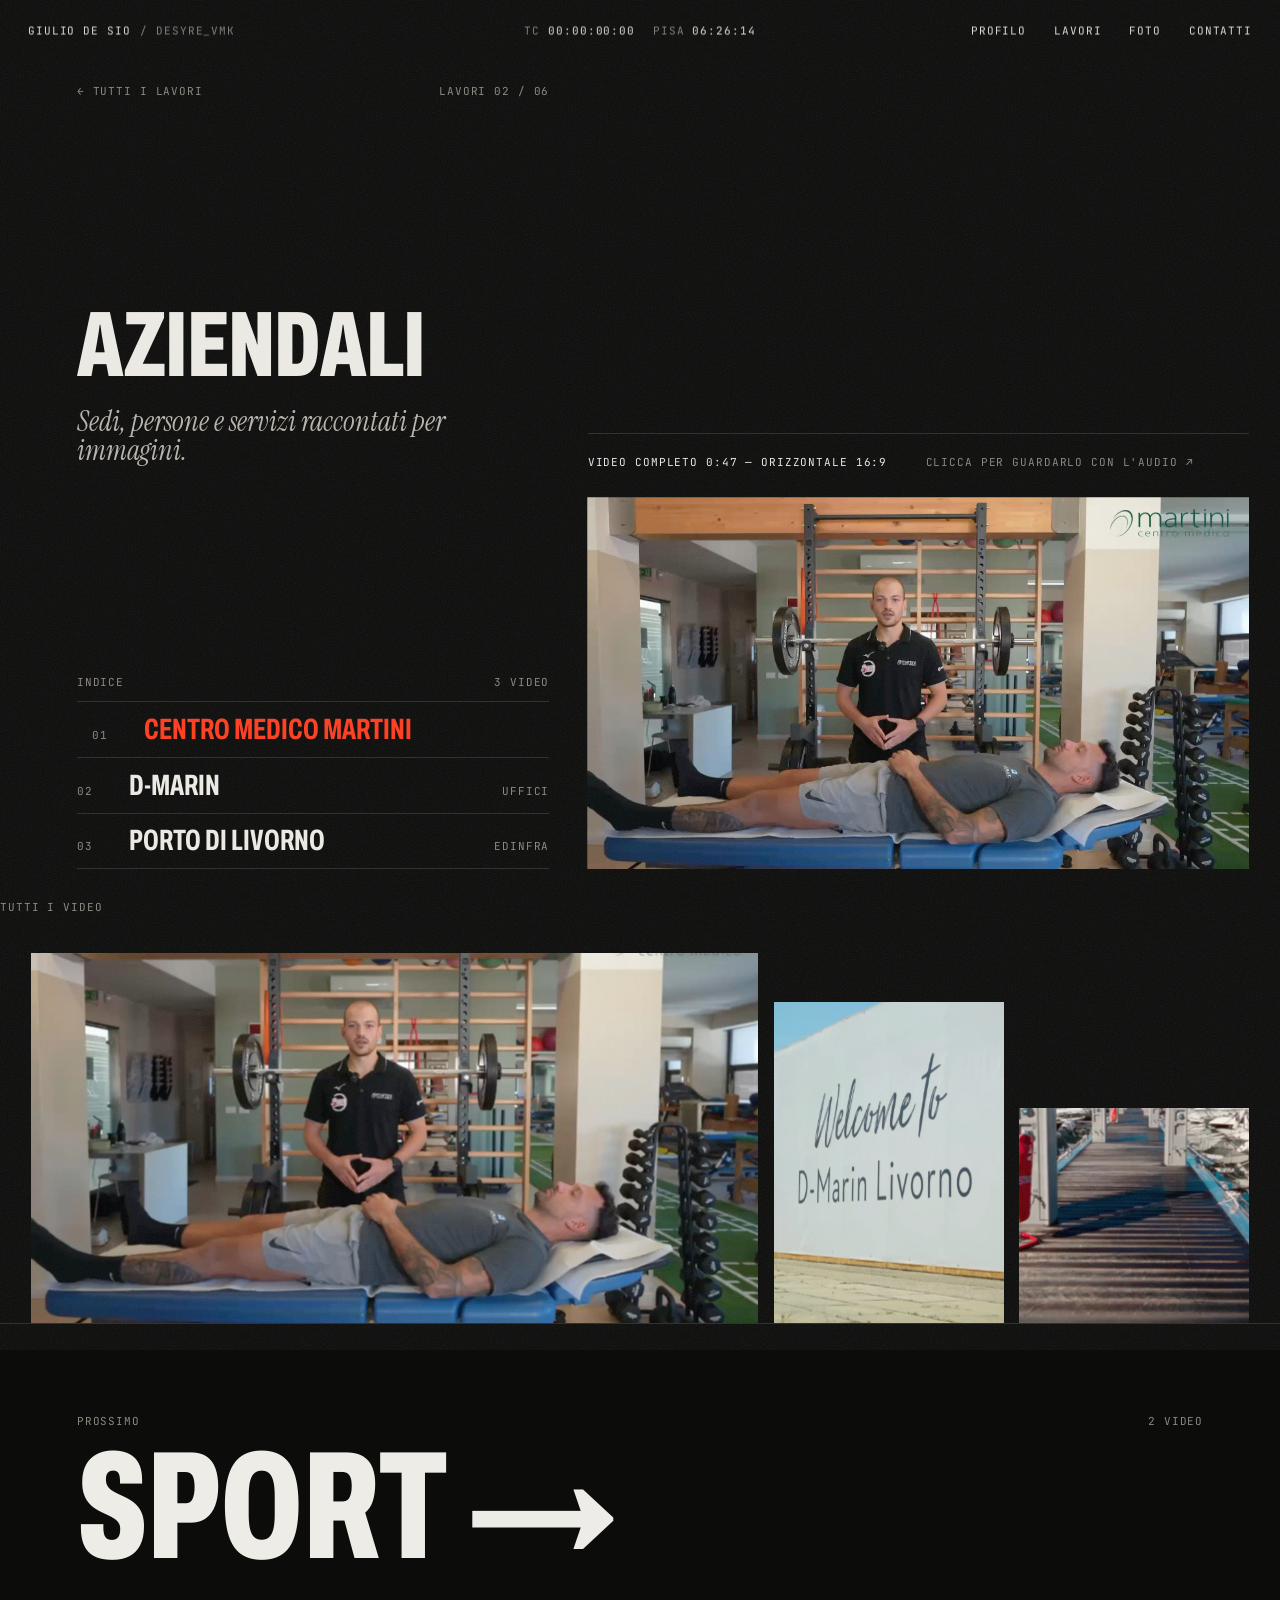
==== commit 67ffce33: "Aggiornamento sito 06/11/2026 16:46" ====
--- a/lavori/aziendali/index.html
+++ b/lavori/aziendali/index.html
@@ -6,4 +6,4 @@
       window.__startHash = nav && nav.type === 'reload' ? '' : location.hash;
       if (location.hash) history.replaceState(null, '', location.pathname + location.search);
       addEventListener('beforeunload', () => scrollTo(0, 0));
-    </script><link rel="stylesheet" href="/_astro/index.CVaRM58K.css"></head> <body>  <div class="root" data-root> <header class="hud mono" data-hud> <div class="hud__inner"> <a href="/" class="hud__brand"> <span>Giulio De Sio</span><span class="dim">/ Desyre_vmk</span> </a> <div class="hud__center"> <span><span class="dim">TC</span><span data-tc>00:00:00:00</span></span> <span><span class="dim">Pisa</span><span data-clock></span></span> </div> <nav class="hud__nav" aria-label="Sezioni"> <a href="/#profilo">Profilo</a><a href="/#lavori">Lavori</a><a href="/#foto">Foto</a><a href="/#contatti">Contatti</a> </nav> </div> </header> <div class="cursor" data-cursor-el aria-hidden="true"><span class="cursor__label" data-cursor-label></span></div> <div class="grain" aria-hidden="true"></div> <main> <!-- Apertura: indice a sinistra, monitor di anteprima a destra --> <section class="cat"> <div class="cat__side"> <div class="cat__row mono muted" data-cat-fade> <a href="/#lavori" class="cat__back">← Tutti i lavori</a><span>Lavori 02 / 06</span> </div> <div> <h1 class="cat__title" style="--len:9"><span data-cat-title>Aziendali</span></h1> <p class="serif cat__intro" data-cat-fade>Sedi, persone e servizi raccontati per immagini.</p> </div> <div class="cat__index"> <div class="cat__row mono muted cat__index-head" data-cat-fade> <span>Indice</span><span>3 video</span> </div> <ol class="cat__list"> <li data-cat-item> <button type="button" class="cat__item is-active" data-index="0" data-play="/media/lavori/martini.mp4" data-poster="/media/lavori/martini-loop.jpg" data-title="Centro Medico Martini" data-info="Video completo 0:47 — orizzontale 16:9" data-format="h"> <span class="mono muted">01</span> <span class="cat__item-title">Centro Medico Martini</span> <span class="mono muted cat__item-client"></span> </button> </li><li data-cat-item> <button type="button" class="cat__item" data-index="1" data-play="/media/lavori/dmarin-uffici.mp4" data-poster="/media/lavori/dmarin-uffici-loop.jpg" data-title="D-Marin · Uffici" data-info="Video completo 0:21 — verticale 9:16" data-format="v"> <span class="mono muted">02</span> <span class="cat__item-title">D-Marin</span> <span class="mono muted cat__item-client">Uffici</span> </button> </li><li data-cat-item> <button type="button" class="cat__item" data-index="2" data-play="/media/lavori/porto-livorno.mp4" data-poster="/media/lavori/porto-livorno-loop.jpg" data-title="Porto di Livorno · Edinfra" data-info="Video completo 0:21 — verticale 9:16" data-format="v"> <span class="mono muted">03</span> <span class="cat__item-title">Porto di Livorno</span> <span class="mono muted cat__item-client">Edinfra</span> </button> </li> </ol> </div> </div> <!-- Monitor: il riquadro prende il formato del video attivo (9:16 o 16:9); accanto, le info --> <div class="cat__stage is-h" data-stage-wrap> <div class="stage__meta" data-stage-meta> <span class="stage__bar" aria-hidden="true"><span data-stage-bar></span></span> <span class="mono" data-stage-info>Video completo 0:47 — orizzontale 16:9</span> <span class="mono muted">Clicca per guardarlo con l'audio ↗</span> </div> <button type="button" class="stage__frame" data-stage data-cursor="Play" aria-label="Guarda il video selezionato con l'audio"> <div class="stage__item is-active" data-stage-item> <video class="stage__video" muted loop playsinline preload="none" poster="/media/lavori/martini-loop.jpg" data-src="/media/lavori/martini-loop.mp4"></video> </div><div class="stage__item" data-stage-item> <video class="stage__video" muted loop playsinline preload="none" poster="/media/lavori/dmarin-uffici-loop.jpg" data-src="/media/lavori/dmarin-uffici-loop.mp4"></video> </div><div class="stage__item" data-stage-item> <video class="stage__video" muted loop playsinline preload="none" poster="/media/lavori/porto-livorno-loop.jpg" data-src="/media/lavori/porto-livorno-loop.mp4"></video> </div> </button> </div> </section> <!-- Muro: tutti i video insieme --> <section class="wall" aria-label="Tutti i video Aziendali"> <div class="mono muted wall__head">Tutti i video</div> <div class="wall__grid"> <div class="wall__row" style="--n:3;--sum:2.9028"> <button type="button" class="tile tile--h" data-tile data-play="/media/lavori/martini.mp4" data-poster="/media/lavori/martini-loop.jpg" data-title="Centro Medico Martini" data-cursor="Play" aria-label="Guarda Centro Medico Martini"> <div class="tile__inner" data-tile-inner> <div class="media media--dark">  <video muted loop playsinline preload="none" poster="/media/lavori/martini-loop.jpg" data-video data-lazy aria-label="Centro Medico Martini">  <source data-src="/media/lavori/martini-loop.mp4" type="video/mp4"> </video>  </div> </div> </button><button type="button" class="tile tile--v" data-tile data-play="/media/lavori/dmarin-uffici.mp4" data-poster="/media/lavori/dmarin-uffici-loop.jpg" data-title="D-Marin · Uffici" data-cursor="Play" aria-label="Guarda D-Marin · Uffici"> <div class="tile__inner" data-tile-inner> <div class="media media--dark">  <video muted loop playsinline preload="none" poster="/media/lavori/dmarin-uffici-loop.jpg" data-video data-lazy aria-label="D-Marin · Uffici">  <source data-src="/media/lavori/dmarin-uffici-loop.mp4" type="video/mp4"> </video>  </div> </div> </button><button type="button" class="tile tile--v" data-tile data-play="/media/lavori/porto-livorno.mp4" data-poster="/media/lavori/porto-livorno-loop.jpg" data-title="Porto di Livorno · Edinfra" data-cursor="Play" aria-label="Guarda Porto di Livorno · Edinfra"> <div class="tile__inner" data-tile-inner> <div class="media media--dark">  <video muted loop playsinline preload="none" poster="/media/lavori/porto-livorno-loop.jpg" data-video data-lazy aria-label="Porto di Livorno · Edinfra">  <source data-src="/media/lavori/porto-livorno-loop.mp4" type="video/mp4"> </video>  </div> </div> </button> </div> </div> </section> <a href="/lavori/sport/" class="cat-next" data-cursor="Apri"> <span class="cat__row mono muted"><span>Prossimo</span><span>2 video</span></span> <span class="cat-next__name">Sport →</span> </a> <section id="contatti" class="contact" data-contact> <div class="contact__inner" data-contact-inner> <div class="contact__row mono"> <span>Contatti</span><span>Pisa, Toscana</span> </div> <h2 class="contact__title"> <span class="contact__mask"><span class="contact__line contact__line--cond" data-line>Hai un</span></span> <span class="contact__mask contact__mask--serif"><span class="contact__line serif" data-line>progetto?</span></span> </h2> <div class="contact__body"> <a href="mailto:giulio.desio03@gmail.com" data-cursor="Scrivi" class="contact__email">giulio.desio03@gmail.com</a> <div class="contact__cols"> <a href="tel:+393311512539" class="contact__col"> <span class="mono">Telefono</span><span class="contact__val">+39 331 151 2539</span> </a> <a href="https://instagram.com/desyre_vmk" target="_blank" rel="noopener" class="contact__col"> <span class="mono">Instagram</span><span class="contact__val">@desyre_vmk ↗</span> </a> <div class="contact__col"> <span class="mono">Base</span><span class="contact__val">Pisa, Toscana</span> </div> </div> </div> <footer class="contact__row mono"> <span>© 2026 Giulio De Sio — Videomaker</span> <a href="#top" data-goto="top" class="contact__top">Torna su ↑</a> </footer> </div> </section> </main> <!-- Visore a schermo intero: video completi (con audio) e foto ingrandite. Gestito da scripts/common.ts (initViewer). --><div class="lightbox" data-lightbox role="dialog" aria-modal="true" aria-hidden="true" aria-label="Visore"> <div class="lightbox__bar mono"> <span class="lightbox__title"><span data-lightbox-count class="muted"></span><span data-lightbox-title></span></span> <button type="button" class="lightbox__close" data-lightbox-close>Chiudi ✕</button> </div> <div class="lightbox__stage" data-lightbox-stage> <video data-lightbox-video controls playsinline preload="none"></video> <img data-lightbox-img alt=""> <button type="button" class="lightbox__nav lightbox__nav--prev mono" data-lightbox-prev aria-label="Foto precedente">←</button> <button type="button" class="lightbox__nav lightbox__nav--next mono" data-lightbox-next aria-label="Foto successiva">→</button> </div> </div> </div> <script type="module" src="/_astro/_id_.astro_astro_type_script_index_0_lang.DE8MrWeY.js"></script>  </body> </html>+    </script><link rel="stylesheet" href="/_astro/index.B1V2RosI.css"></head> <body>  <div class="root" data-root> <header class="hud mono" data-hud> <div class="hud__inner"> <a href="/" class="hud__brand"> <span>Giulio De Sio</span><span class="dim">/ Desyre_vmk</span> </a> <div class="hud__center"> <span><span class="dim">TC</span><span data-tc>00:00:00:00</span></span> <span><span class="dim">Pisa</span><span data-clock></span></span> </div> <nav class="hud__nav" aria-label="Sezioni"> <a href="/#profilo">Profilo</a><a href="/#lavori">Lavori</a><a href="/#foto">Foto</a><a href="/#contatti">Contatti</a> </nav> </div> </header> <div class="cursor" data-cursor-el aria-hidden="true"><span class="cursor__label" data-cursor-label></span></div> <div class="grain" aria-hidden="true"></div> <main> <!-- Apertura: indice a sinistra, monitor di anteprima a destra --> <section class="cat"> <div class="cat__side"> <div class="cat__row mono muted" data-cat-fade> <a href="/#lavori" class="cat__back">← Tutti i lavori</a><span>Lavori 02 / 06</span> </div> <div> <h1 class="cat__title" style="--len:9"><span data-cat-title>Aziendali</span></h1> <p class="serif cat__intro" data-cat-fade>Sedi, persone e servizi raccontati per immagini.</p> </div> <div class="cat__index"> <div class="cat__row mono muted cat__index-head" data-cat-fade> <span>Indice</span><span>3 video</span> </div> <ol class="cat__list"> <li data-cat-item> <button type="button" class="cat__item is-active" data-index="0" data-play="/media/lavori/martini.mp4" data-poster="/media/lavori/martini-loop.jpg" data-title="Centro Medico Martini" data-info="Video completo 0:47 — orizzontale 16:9" data-format="h"> <span class="mono muted">01</span> <span class="cat__item-title">Centro Medico Martini</span> <span class="mono muted cat__item-client"></span> </button> </li><li data-cat-item> <button type="button" class="cat__item" data-index="1" data-play="/media/lavori/dmarin-uffici.mp4" data-poster="/media/lavori/dmarin-uffici-loop.jpg" data-title="D-Marin · Uffici" data-info="Video completo 0:21 — verticale 9:16" data-format="v"> <span class="mono muted">02</span> <span class="cat__item-title">D-Marin</span> <span class="mono muted cat__item-client">Uffici</span> </button> </li><li data-cat-item> <button type="button" class="cat__item" data-index="2" data-play="/media/lavori/porto-livorno.mp4" data-poster="/media/lavori/porto-livorno-loop.jpg" data-title="Porto di Livorno · Edinfra" data-info="Video completo 0:21 — verticale 9:16" data-format="v"> <span class="mono muted">03</span> <span class="cat__item-title">Porto di Livorno</span> <span class="mono muted cat__item-client">Edinfra</span> </button> </li> </ol> </div> </div> <!-- Monitor: il riquadro prende il formato del video attivo (9:16 o 16:9); accanto, le info --> <div class="cat__stage is-h" data-stage-wrap> <div class="stage__meta" data-stage-meta> <span class="stage__bar" aria-hidden="true"><span data-stage-bar></span></span> <span class="mono" data-stage-info>Video completo 0:47 — orizzontale 16:9</span> <span class="mono muted">Clicca per guardarlo con l'audio ↗</span> </div> <button type="button" class="stage__frame" data-stage data-cursor="Play" aria-label="Guarda il video selezionato con l'audio"> <div class="stage__item is-active" data-stage-item> <video class="stage__video" muted loop playsinline preload="none" poster="/media/lavori/martini-loop.jpg" data-src="/media/lavori/martini-loop.mp4"></video> </div><div class="stage__item" data-stage-item> <video class="stage__video" muted loop playsinline preload="none" poster="/media/lavori/dmarin-uffici-loop.jpg" data-src="/media/lavori/dmarin-uffici-loop.mp4"></video> </div><div class="stage__item" data-stage-item> <video class="stage__video" muted loop playsinline preload="none" poster="/media/lavori/porto-livorno-loop.jpg" data-src="/media/lavori/porto-livorno-loop.mp4"></video> </div> </button> </div> </section> <!-- Muro: tutti i video insieme --> <section class="wall" aria-label="Tutti i video Aziendali"> <div class="mono muted wall__head">Tutti i video</div> <div class="wall__grid"> <div class="wall__row" style="--n:3;--sum:2.9028"> <button type="button" class="tile tile--h" data-tile data-play="/media/lavori/martini.mp4" data-poster="/media/lavori/martini-loop.jpg" data-title="Centro Medico Martini" data-cursor="Play" aria-label="Guarda Centro Medico Martini"> <div class="tile__inner" data-tile-inner> <div class="media media--dark">  <video muted loop playsinline preload="none" poster="/media/lavori/martini-loop.jpg" data-video data-lazy aria-label="Centro Medico Martini">  <source data-src="/media/lavori/martini-loop.mp4" type="video/mp4"> </video>  </div> </div> </button><button type="button" class="tile tile--v" data-tile data-play="/media/lavori/dmarin-uffici.mp4" data-poster="/media/lavori/dmarin-uffici-loop.jpg" data-title="D-Marin · Uffici" data-cursor="Play" aria-label="Guarda D-Marin · Uffici"> <div class="tile__inner" data-tile-inner> <div class="media media--dark">  <video muted loop playsinline preload="none" poster="/media/lavori/dmarin-uffici-loop.jpg" data-video data-lazy aria-label="D-Marin · Uffici">  <source data-src="/media/lavori/dmarin-uffici-loop.mp4" type="video/mp4"> </video>  </div> </div> </button><button type="button" class="tile tile--v" data-tile data-play="/media/lavori/porto-livorno.mp4" data-poster="/media/lavori/porto-livorno-loop.jpg" data-title="Porto di Livorno · Edinfra" data-cursor="Play" aria-label="Guarda Porto di Livorno · Edinfra"> <div class="tile__inner" data-tile-inner> <div class="media media--dark">  <video muted loop playsinline preload="none" poster="/media/lavori/porto-livorno-loop.jpg" data-video data-lazy aria-label="Porto di Livorno · Edinfra">  <source data-src="/media/lavori/porto-livorno-loop.mp4" type="video/mp4"> </video>  </div> </div> </button> </div> </div> </section> <a href="/lavori/sport/" class="cat-next" data-cursor="Apri"> <span class="cat__row mono muted"><span>Prossimo</span><span>2 video</span></span> <span class="cat-next__name">Sport →</span> </a> <section id="contatti" class="contact" data-contact> <div class="contact__inner" data-contact-inner> <div class="contact__row mono"> <span>Contatti</span><span>Pisa, Toscana</span> </div> <h2 class="contact__title"> <span class="contact__mask"><span class="contact__line contact__line--cond" data-line>Hai un</span></span> <span class="contact__mask contact__mask--serif"><span class="contact__line serif" data-line>progetto?</span></span> </h2> <div class="contact__body"> <a href="mailto:giulio.desio03@gmail.com" data-cursor="Scrivi" class="contact__email">giulio.desio03@gmail.com</a> <div class="contact__cols"> <a href="tel:+393311512539" class="contact__col"> <span class="mono">Telefono</span><span class="contact__val">+39 331 151 2539</span> </a> <a href="https://instagram.com/desyre_vmk" target="_blank" rel="noopener" class="contact__col"> <span class="mono">Instagram</span><span class="contact__val">@desyre_vmk ↗</span> </a> <div class="contact__col"> <span class="mono">Base</span><span class="contact__val">Pisa, Toscana</span> </div> </div> </div> <footer class="contact__row mono"> <span>© 2026 Giulio De Sio — Videomaker</span> <a href="#top" data-goto="top" class="contact__top">Torna su ↑</a> </footer> </div> </section> </main> <!-- Visore a schermo intero: video completi (con audio) e foto ingrandite. Gestito da scripts/common.ts (initViewer). --><div class="lightbox" data-lightbox role="dialog" aria-modal="true" aria-hidden="true" aria-label="Visore"> <div class="lightbox__bar mono"> <span class="lightbox__title"><span data-lightbox-count class="muted"></span><span data-lightbox-title></span></span> <button type="button" class="lightbox__close" data-lightbox-close>Chiudi ✕</button> </div> <div class="lightbox__stage" data-lightbox-stage> <video data-lightbox-video controls playsinline preload="none"></video> <img data-lightbox-img alt=""> <button type="button" class="lightbox__nav lightbox__nav--prev mono" data-lightbox-prev aria-label="Foto precedente">←</button> <button type="button" class="lightbox__nav lightbox__nav--next mono" data-lightbox-next aria-label="Foto successiva">→</button> </div> </div> </div> <script type="module" src="/_astro/_id_.astro_astro_type_script_index_0_lang.DE8MrWeY.js"></script>  </body> </html>
--- a/_astro/index.B1V2RosI.css
+++ b/_astro/index.B1V2RosI.css
@@ -0,0 +1 @@
+:root{--black: #0c0c0b;--white: #eeece6;--grey: #8b8880;--grey-2: #b8b5ad;--grey-light: #4a4843;--accent: #ff3d1f;--line: rgba(238, 236, 230, .14);--line-light: rgba(12, 12, 11, .2);--ease-expo: cubic-bezier(.16, 1, .3, 1);--mono: "JetBrains Mono", ui-monospace, monospace;--serif: "Instrument Serif", serif}*,*:before,*:after{box-sizing:border-box}html,body{margin:0;padding:0;background:var(--black);color:var(--white)}body{font-family:Archivo,sans-serif;-webkit-font-smoothing:antialiased}html.lenis,html.lenis body{height:auto}.lenis.lenis-smooth{scroll-behavior:auto!important}.lenis.lenis-smooth [data-lenis-prevent]{overscroll-behavior:contain}.lenis.lenis-stopped{overflow:clip}.lenis.lenis-smooth iframe{pointer-events:none}::selection{background:var(--accent);color:var(--black)}a{color:inherit;text-decoration:none}h1,h2,h3,p,figure,ul{margin:0}ul{padding:0;list-style:none}img,video{display:block}html.has-cursor,html.has-cursor *{cursor:none!important}.root{position:relative;background:var(--black);color:var(--white);overflow-x:clip}.mono{font-family:var(--mono);font-size:11px;letter-spacing:.08em;text-transform:uppercase;font-weight:400}.serif{font-family:var(--serif);font-style:italic;font-weight:400}.muted{color:var(--grey)}.dim{opacity:.55}.sr-only{position:absolute;width:1px;height:1px;padding:0;margin:-1px;overflow:hidden;clip:rect(0 0 0 0);white-space:nowrap;border:0}.sec-head{display:flex;justify-content:space-between}.sec-head__title{font:inherit;letter-spacing:inherit}.split{display:grid;grid-template-columns:minmax(0,4fr) minmax(0,7fr);gap:7vw;align-items:start}.media{position:absolute;inset:0;overflow:hidden;background:#151513;color:var(--grey);font:500 10px/1.5 var(--mono);letter-spacing:.1em;text-transform:uppercase}.media--light{background:radial-gradient(120% 90% at 35% 35%,#c9c6bd,#5d5b55 75%);color:#1a1a18}.media video,.media img{position:absolute;inset:0;width:100%;height:100%;object-fit:cover}.media--contain{background:var(--black)}.media--contain video,.media--contain img{object-fit:contain;padding:16% 20%}.media__ph{position:absolute;inset:0}.media__ph:before,.media__ph:after{content:"";position:absolute;background:currentColor;opacity:.18}.media__ph:before{left:50%;top:calc(50% - 40px);height:80px;width:1px}.media__ph:after{top:50%;left:calc(50% - 40px);width:80px;height:1px}.media__c{position:absolute;width:14px;height:14px;border:0 solid currentColor;opacity:.55}.media__c--tl{top:14px;left:var(--label-x, 14px);border-top-width:1px;border-left-width:1px}.media__c--tr{top:14px;right:var(--label-x, 14px);border-top-width:1px;border-right-width:1px}.media__c--bl{bottom:14px;left:var(--label-x, 14px);border-bottom-width:1px;border-left-width:1px}.media__c--br{bottom:14px;right:var(--label-x, 14px);border-bottom-width:1px;border-right-width:1px}.media__t{position:absolute;left:var(--label-x, 24px);bottom:22px;display:flex;flex-direction:column;gap:2px}.media__h{opacity:.6}@keyframes grain{0%{transform:translate(0)}20%{transform:translate(-7%,4%)}40%{transform:translate(5%,-6%)}60%{transform:translate(-3%,8%)}80%{transform:translate(8%,2%)}to{transform:translate(0)}}.grain{position:fixed;inset:-50%;z-index:95;pointer-events:none;opacity:.09;background-image:url("data:image/svg+xml;utf8,%3Csvg xmlns=%22http://www.w3.org/2000/svg%22 width=%22220%22 height=%22220%22%3E%3Cfilter id=%22n%22%3E%3CfeTurbulence type=%22fractalNoise%22 baseFrequency=%22.85%22 numOctaves=%222%22 stitchTiles=%22stitch%22/%3E%3C/filter%3E%3Crect width=%22100%25%22 height=%22100%25%22 filter=%22url(%23n)%22/%3E%3C/svg%3E");animation:grain .9s steps(5) infinite}.hud{position:fixed;top:0;left:0;right:0;z-index:50;pointer-events:none;mix-blend-mode:difference;color:var(--white)}.hud__inner{padding:24px 28px;display:grid;grid-template-columns:1fr auto 1fr;align-items:center}.hud__brand{pointer-events:auto;display:flex;gap:10px;justify-self:start}.hud__center{display:flex;gap:18px;font-variant-numeric:tabular-nums}.hud__center>span{display:flex;gap:8px}.hud__nav{display:flex;gap:28px;justify-self:end;pointer-events:auto}.cursor{position:fixed;left:0;top:0;width:12px;height:12px;margin:-6px 0 0 -6px;border-radius:50%;background:var(--white);mix-blend-mode:difference;pointer-events:none;z-index:90;display:none;align-items:center;justify-content:center;transform:translate(-100px,-100px)}html.has-cursor .cursor{display:flex}.cursor__label{font-family:var(--mono);font-size:10px;letter-spacing:.1em;text-transform:uppercase;color:var(--black);opacity:0}.hero{position:relative;height:100vh;overflow:hidden;background:var(--black)}.hero__media-wrap{position:absolute;inset:0;overflow:hidden;display:block}.hero__media{position:absolute;inset:0}.hero__svg{position:absolute;inset:0;width:100%;height:100%;display:block;pointer-events:none}.hero__meta{opacity:0;position:absolute;bottom:6vh;left:2.4vw;right:2.4vw;display:flex;justify-content:space-between;color:var(--white);pointer-events:none}.hero__credit{position:absolute;left:2.4vw;right:2.4vw;bottom:19vh;display:flex;justify-content:space-between;align-items:flex-end;color:var(--white);pointer-events:none;opacity:0}.hero__credit-name{display:flex;flex-direction:column;gap:10px}.hero__credit-name .serif{font-size:5vw;line-height:1}.hero__bar{position:absolute;left:0;right:0;height:0;background:var(--black)}.hero__bar--t{top:0}.hero__bar--b{bottom:0}.profilo{position:relative;padding:12vh 6vw 20vh;background:var(--black);color:var(--white)}.profilo .sec-head{margin-bottom:7vh}.profilo__grid{display:grid;grid-template-columns:minmax(0,3fr) minmax(0,8fr);gap:6vw;align-items:start}.profilo__figure{position:sticky;top:14vh;width:100%;max-width:300px;display:flex;flex-direction:column;gap:14px}.profilo__figure figcaption{display:flex;justify-content:space-between}.profilo__portrait{position:relative;aspect-ratio:4 / 5;overflow:hidden}.profilo__portrait-inner{position:absolute;inset:-10% 0}.profilo__text{display:flex;flex-direction:column;gap:7vh}.profilo__lead{font-weight:500;font-size:clamp(30px,3.6vw,64px);line-height:1.05;letter-spacing:-.03em;text-wrap:pretty}.profilo__body{max-width:34em;font-weight:400;font-size:clamp(17px,1.35vw,22px);line-height:1.55;color:var(--grey-2);text-wrap:pretty}.rows{display:flex;flex-direction:column}.rows__label{padding-bottom:20px}.row{display:grid;grid-template-columns:64px 1fr auto;align-items:center;border-top:1px solid var(--line);padding:2vh 0;transition:padding .5s var(--ease-expo),color .3s}.rows__list li:last-child .row{border-bottom:1px solid var(--line)}.row:focus-visible{outline:1px solid var(--accent);outline-offset:4px}.row:hover{padding-left:1.6vw;color:var(--accent)}.row__n{font-family:var(--mono);font-size:11px;color:var(--grey)}.row__name{font-stretch:62%;font-weight:700;font-size:clamp(30px,3.4vw,60px);line-height:.95;text-transform:uppercase}.row__arrow{font-family:var(--mono);font-size:13px}.works{position:relative;height:100vh;overflow:hidden;background:var(--black);display:flex;flex-direction:column;padding:13vh 0 7vh}.works__head{flex:none;display:flex;justify-content:space-between;padding:0 6vw 3vh}.works__viewport{position:relative;flex:1;min-height:0}.works__track{position:absolute;top:0;bottom:0;left:0;display:flex;align-items:center;gap:6vw;padding:0 6vw;will-change:transform}.works__title{flex:none;display:flex;flex-direction:column;gap:2vh}.works__title-big{font-stretch:62%;font-weight:800;font-size:12vw;line-height:.8;text-transform:uppercase;letter-spacing:-.01em}.works__title-sub{font-size:4.4vw;line-height:1;color:var(--grey)}.card{flex:none;width:calc(var(--h) * var(--r));display:flex;flex-direction:column;gap:18px;align-self:var(--align)}.card__frame{position:relative;display:block;height:var(--h);overflow:hidden}.card__inner{position:absolute;top:0;bottom:0;left:-8%;width:116%}.card__cap{display:flex;flex-wrap:wrap;justify-content:space-between;align-items:baseline;gap:6px 24px}.card__cap-l{display:flex;gap:20px;align-items:baseline}.card__n{letter-spacing:0}.card__name{font-stretch:62%;font-weight:700;font-size:3.2vw;line-height:1;text-transform:uppercase}.works__more{flex:none;width:34vw;display:flex;flex-direction:column;gap:2vh;margin-right:4vw}.works__more-big{font-stretch:62%;font-weight:800;font-size:10vw;line-height:.8;text-transform:uppercase}.works__progress{flex:none;position:relative;margin:3vh 6vw 0;height:1px;background:var(--line)}.works__bar{position:absolute;inset:0;background:var(--accent);transform-origin:left;transform:scaleX(0)}.shutter{position:relative;height:100vh;overflow:hidden;background:var(--black)}.shutter__bars{position:absolute;inset:0;display:flex}.shutter__bar{flex:1;background:var(--accent);transform:scaleY(0)}.shutter__word{position:absolute;inset:0;display:flex;align-items:center;justify-content:center;font-size:19vw;letter-spacing:-.03em;color:var(--black);opacity:0}.foto{position:relative;padding:4vh 4vw 26vh;background:var(--black)}.foto__head{margin-bottom:6vh;padding:0 2vw}.foto__grid{display:grid;grid-template-columns:repeat(3,minmax(0,1fr));gap:2.4vw;align-items:stretch}.foto__col{display:flex;flex-direction:column;gap:2.4vw;margin-top:var(--offset, 0);padding-bottom:var(--pad, 0)}.foto__fig,.foto__fig .foto__frame{flex:1 0 auto}.foto__fig{display:flex;flex-direction:column;gap:10px}.foto__frame{position:relative;display:block;width:100%;overflow:hidden;padding:0;border:0;background:#151513}.foto__frame:focus-visible{outline:1px solid var(--accent);outline-offset:4px}.foto__inner{transition:transform 1.2s var(--ease-expo)}.foto__frame:hover .foto__inner{transform:scale(1.04)}.foto__inner{position:absolute;inset:0}.foto__cap{font-family:var(--mono);font-size:10px;letter-spacing:.1em;text-transform:uppercase;color:var(--grey)}.clienti{position:relative;padding:18vh 6vw 26vh;background:var(--black);border-top:1px solid var(--line)}.clienti__head{display:flex;flex-direction:column;gap:3vh}.clienti__title{font-stretch:62%;font-weight:800;font-size:9vw;line-height:.8;text-transform:uppercase}.clienti__logos{display:grid;grid-template-columns:repeat(var(--cols, 4),minmax(0,1fr));gap:1px;background:var(--line);border:1px solid var(--line)}.clienti__logo{aspect-ratio:3 / 2;position:relative;background:var(--black)}.clienti__logo .media{background:var(--black)}.contact{position:relative;background:var(--black)}.contact__inner{min-height:100vh;background:var(--white);color:var(--black);padding:14vh 6vw 9vh;display:flex;flex-direction:column;justify-content:space-between;gap:8vh}.contact__inner ::selection{background:var(--accent);color:var(--black)}.contact__row{display:flex;justify-content:space-between;color:var(--grey-light)}.contact__top{color:var(--black)}.contact__title{display:flex;flex-direction:column;font-weight:inherit}.contact__mask{display:block;overflow:hidden}.contact__mask--serif{padding-bottom:.08em}.contact__line{display:block;font-size:15vw}.contact__line--cond{font-stretch:62%;font-weight:800;line-height:.82;text-transform:uppercase;letter-spacing:-.01em}.contact__line.serif{line-height:.9;letter-spacing:-.03em}.contact__body{display:flex;flex-direction:column;gap:6vh}.contact__email{align-self:flex-start;font-weight:600;font-size:5.6vw;line-height:1;letter-spacing:-.035em;color:var(--black);border-bottom:2px solid var(--black);padding-bottom:.06em;transition:color .3s,border-color .3s}.contact__email:hover{color:var(--accent);border-color:var(--accent)}.contact__cols{display:grid;grid-template-columns:repeat(3,minmax(0,1fr));gap:4vw;border-top:1px solid var(--line-light);padding-top:3vh}.contact__col{display:flex;flex-direction:column;gap:8px;color:var(--black)}.contact__col .mono{color:var(--grey-light)}.contact__val{font-size:1.9vw;font-weight:500;letter-spacing:-.02em}@media(max-width:767px){.hud__inner{padding:18px 16px;grid-template-columns:1fr auto;row-gap:10px}.hud__center{display:none}.hud__nav{gap:14px}.hud__brand .dim{display:none}.hero__credit-name .serif{font-size:10vw}.profilo{padding:10vh 6vw 14vh}.profilo__grid{grid-template-columns:1fr;gap:8vh}.profilo__figure{position:relative;top:auto;max-width:260px}.profilo__lead{font-size:8vw}.clienti .split{grid-template-columns:1fr;gap:10vh}.row__name{font-size:10vw}.works{height:auto;overflow:visible;padding:14vh 0 8vh}.works__hint{display:none}.works__viewport{flex:none}.works__track{position:static;flex-direction:column;align-items:stretch;gap:10vh;will-change:auto}.works__title-big{font-size:22vw}.works__title-sub{font-size:9vw}.card{width:100%;align-self:stretch}.card__frame{height:auto;aspect-ratio:var(--ar)}.card--v .card__frame{width:78%}.card__name{font-size:8vw}.works__more{width:100%;margin:0}.works__more-big{font-size:18vw}.works__progress{display:none}.foto__grid{grid-template-columns:1fr 1fr}.foto__col{padding-bottom:0}.foto__col:nth-child(3){grid-column:1 / -1;display:grid;grid-template-columns:1fr 1fr;margin-top:0}.clienti__title{font-size:20vw}.clienti__logos{grid-template-columns:repeat(2,minmax(0,1fr))}.contact__email{font-size:7.4vw}.contact__cols{grid-template-columns:1fr;gap:3vh}.contact__val{font-size:20px}.contact__row{gap:16px}}@media(prefers-reduced-motion:reduce){.grain{animation:none}.row,.contact__email{transition:none}}.card__count{transition:color .3s}.card__count:hover,.card__name a:hover{color:var(--accent)}.cat__row{display:flex;justify-content:space-between;align-items:baseline;gap:24px}.cat__back{transition:color .3s}.cat__back:hover{color:var(--accent)}.cat{display:grid;grid-template-columns:minmax(0,5fr) minmax(0,7fr);gap:3vw;height:100vh;min-height:640px;padding:84px 2.4vw 2.4vw 6vw}.cat__side{display:flex;flex-direction:column;justify-content:space-between;gap:4vh;min-height:0}.cat__title{overflow:hidden;font-stretch:62%;font-weight:800;font-size:min(12vw,34vw / (var(--len, 8) * .52));line-height:.8;text-transform:uppercase;letter-spacing:-.01em;padding-bottom:.03em}.cat__title span{display:block}.cat__intro{margin-top:2.4vh;font-size:clamp(22px,2.2vw,40px);line-height:1.05;color:var(--grey-2);max-width:16em}.cat__index-head{padding-bottom:12px}.cat__list{list-style:none;margin:0;padding:0;border-bottom:1px solid var(--line)}.cat__item{width:100%;display:grid;grid-template-columns:40px 1fr auto;align-items:baseline;gap:12px;padding:1.4vh 0;border:0;border-top:1px solid var(--line);background:none;color:var(--white);text-align:left;font:inherit;transition:padding .5s var(--ease-expo),color .3s}.cat__item-title{font-stretch:62%;font-weight:700;font-size:clamp(22px,2.3vw,44px);line-height:1;text-transform:uppercase}.cat__item-client{text-align:right}.cat__item:hover,.cat__item.is-active{padding-left:1.2vw;color:var(--accent)}.cat__item:focus-visible{outline:1px solid var(--accent);outline-offset:2px}.cat__stage{position:relative;height:100%;min-height:0}.stage__frame{position:absolute;right:0;bottom:0;width:100%;height:100%;overflow:hidden;padding:0;border:0;background:#151513}.stage__item{position:absolute;inset:0;opacity:0;transition:opacity .6s var(--ease-expo)}.stage__item.is-active{opacity:1}.stage__video{position:absolute;inset:0;width:100%;height:100%;object-fit:cover}.stage__frame:focus-visible{outline:1px solid var(--accent);outline-offset:4px}.stage__meta{position:absolute;left:0;bottom:0;display:flex;flex-direction:column;gap:2.4vh;max-width:22vw}.cat__stage.is-h .stage__meta{max-width:none;width:100%;flex-direction:row;flex-wrap:wrap;align-items:flex-end;column-gap:3vw}.stage__bar{position:relative;display:block;width:100%;max-width:22vw;height:1px;background:var(--line)}.stage__bar span{position:absolute;inset:0;background:var(--accent);transform-origin:left;transform:scaleX(0)}.cat__stage.is-h .stage__bar{flex-basis:100%;max-width:none}.wall__grid{--gap: 1.2vw;display:flex;flex-direction:column;gap:var(--gap)}.wall__row{display:flex;justify-content:center;gap:var(--gap);height:min(86vh,(100vw - 4.8vw - (var(--n) - 1) * var(--gap)) / var(--sum))}.wall__row .tile{flex:none;height:100%}.tile--v{aspect-ratio:9 / 16}.tile--h{aspect-ratio:16 / 9}.tile{position:relative;display:block;overflow:hidden;padding:0;border:0;background:#151513;color:var(--white);font:inherit;text-align:left}.tile__inner{position:absolute;inset:0;transition:transform 1.2s var(--ease-expo)}.tile:hover .tile__inner{transform:scale(1.05)}.tile:focus-visible{outline:1px solid var(--accent);outline-offset:3px}.cat-next{display:flex;flex-direction:column;gap:2vh;padding:10vh 6vw 22vh;border-top:1px solid var(--line)}.cat-next__name{font-stretch:62%;font-weight:800;font-size:12vw;line-height:.8;text-transform:uppercase;transition:color .4s var(--ease-expo)}.cat-next:hover .cat-next__name{color:var(--accent)}.lightbox{position:fixed;inset:0;z-index:85;display:none;flex-direction:column;background:#0c0c0bf7}.lightbox.is-open{display:flex}.lightbox__bar{display:flex;justify-content:space-between;align-items:center;padding:24px 28px;color:var(--white)}.lightbox__close{font:inherit;letter-spacing:inherit;text-transform:inherit;color:var(--white);background:none;border:1px solid var(--line);padding:10px 14px;transition:color .3s,border-color .3s}.lightbox__close:hover{color:var(--accent);border-color:var(--accent)}.lightbox__stage{flex:1;min-height:0;display:flex;align-items:center;justify-content:center;padding:0 28px 28px}.lightbox__stage{position:relative}.lightbox__stage video,.lightbox__stage img{max-width:100%;max-height:100%;background:#000}.lightbox__stage img{object-fit:contain}.lightbox[data-kind=video] img,.lightbox[data-kind=photo] video,.lightbox[data-kind=video] .lightbox__nav{display:none}.lightbox__title{display:flex;gap:16px}.lightbox__nav{position:absolute;top:50%;transform:translateY(-50%);width:56px;height:56px;font-size:18px;color:var(--white);background:#0c0c0b99;border:1px solid var(--line);transition:color .3s,border-color .3s}.lightbox__nav:hover{color:var(--accent);border-color:var(--accent)}.lightbox__nav--prev{left:36px}.lightbox__nav--next{right:36px}html.has-cursor.lightbox-open .cursor{display:none}html.has-cursor.lightbox-open,html.has-cursor.lightbox-open *{cursor:auto!important}html.has-cursor.lightbox-open button{cursor:pointer!important}@media(max-width:767px){.cat{grid-template-columns:1fr;height:auto;min-height:0;padding:88px 16px 8vh;gap:4vh}.cat__side{display:contents}.cat__side>:nth-child(1){order:1}.cat__side>:nth-child(2){order:2}.cat__stage{order:3;height:auto;display:flex;flex-direction:column;gap:3vh}.stage__frame{position:relative;right:auto;bottom:auto;align-self:center}.stage__meta,.cat__stage.is-h .stage__meta{position:static;order:2;max-width:none;flex-direction:row;flex-wrap:wrap;align-items:flex-end;gap:12px 20px}.stage__bar,.cat__stage.is-h .stage__bar{flex-basis:100%;max-width:none}.cat__index{order:4}.cat__title{font-size:min(22vw,92vw / (var(--len, 8) * .5))}.cat__item-title{font-size:7vw}.wall{padding:8vh 16px 12vh}.wall__grid{--gap: 8px;display:grid;grid-template-columns:repeat(2,minmax(0,1fr))}.wall__row{display:contents}.wall__row .tile{height:auto}.tile--h{grid-column:span 2}.cat-next__name{font-size:18vw}.lightbox__bar{padding:16px}.lightbox__stage{padding:0 0 16px}}
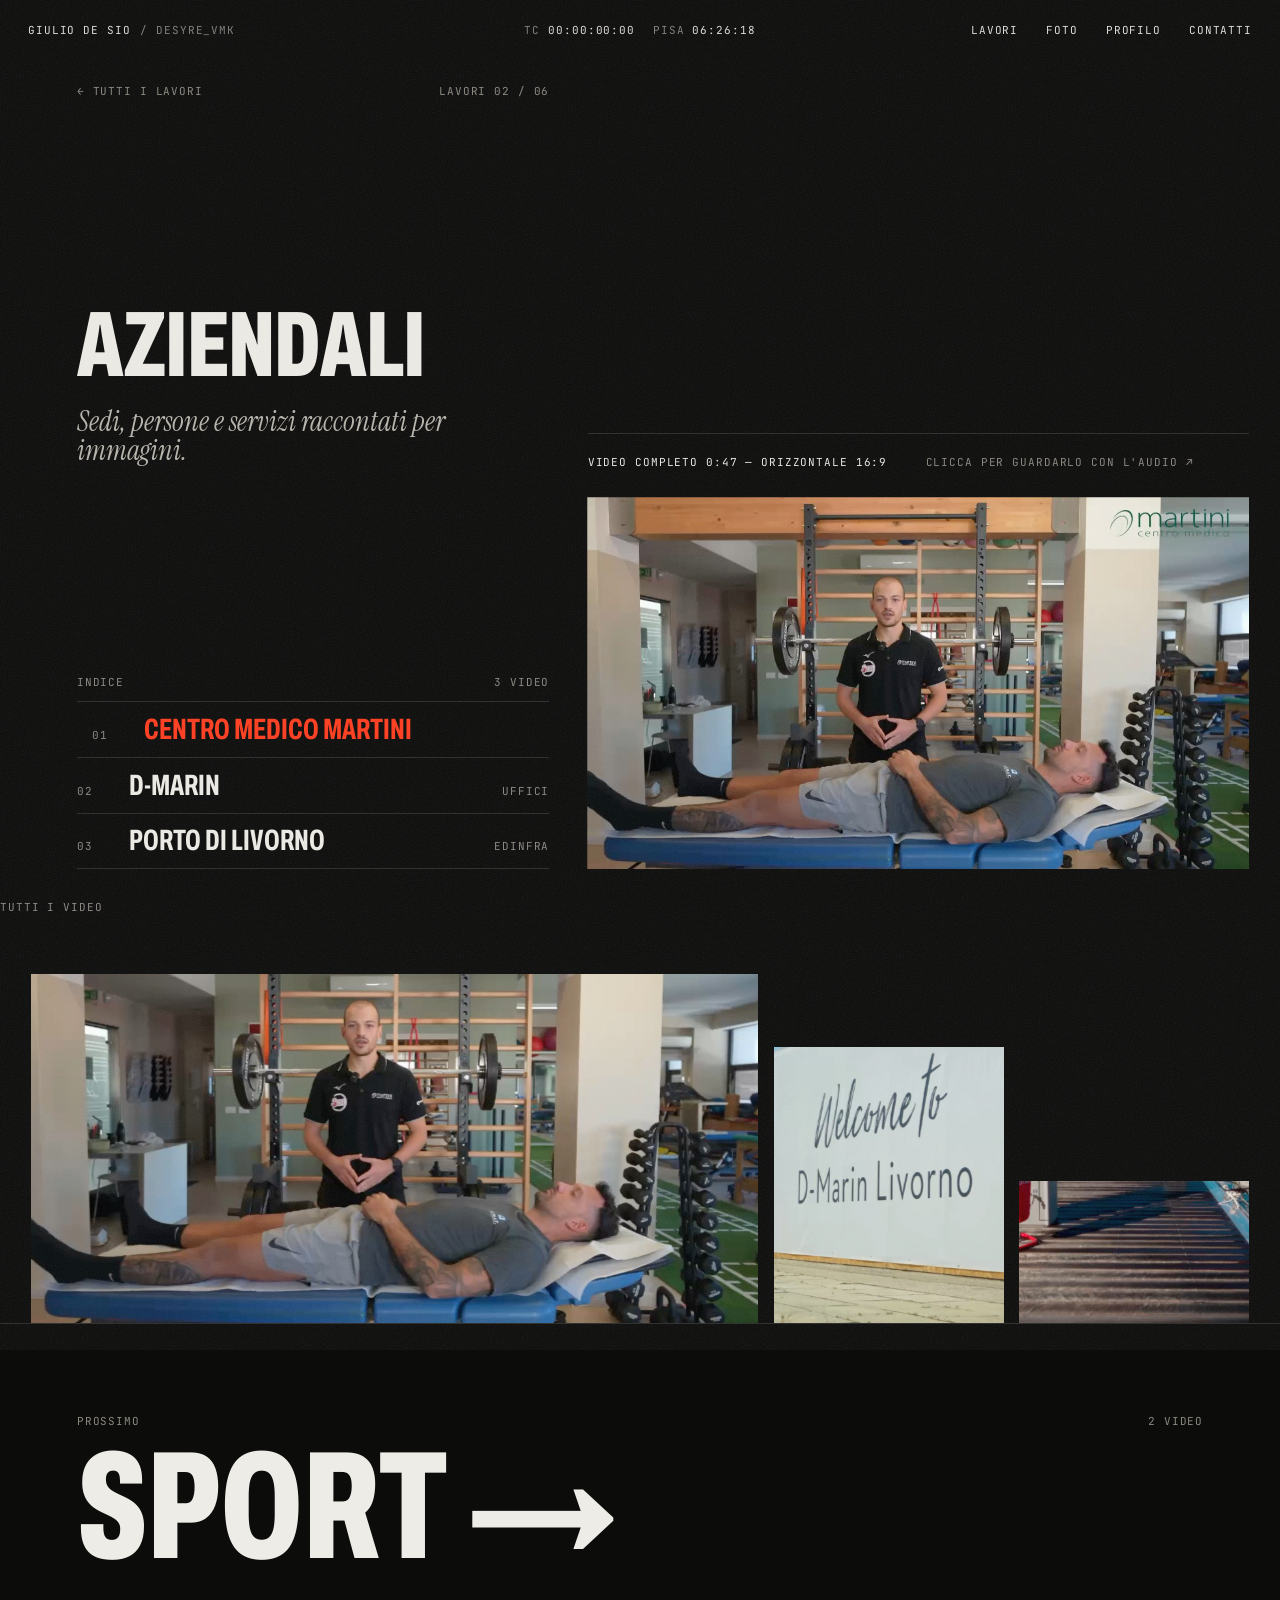
==== commit 2cca4eda: "Aggiornamento sito 06/11/2026 16:50" ====
--- a/lavori/aziendali/index.html
+++ b/lavori/aziendali/index.html
@@ -1,4 +1,4 @@
-<!DOCTYPE html><html lang="it"> <head><meta charset="utf-8"><meta name="viewport" content="width=device-width, initial-scale=1"><title>Aziendali — Giulio De Sio · Videomaker</title><meta name="description" content="Sedi, persone e servizi raccontati per immagini. Portfolio aziendali di Giulio De Sio, videomaker a Pisa."><meta name="theme-color" content="#0c0c0b"><meta property="og:title" content="Aziendali — Giulio De Sio · Videomaker"><meta property="og:description" content="Sedi, persone e servizi raccontati per immagini. Portfolio aziendali di Giulio De Sio, videomaker a Pisa."><meta property="og:type" content="website"><link rel="icon" type="image/svg+xml" href="/favicon.svg"><link rel="preconnect" href="https://fonts.googleapis.com"><link rel="preconnect" href="https://fonts.gstatic.com" crossorigin><link href="https://fonts.googleapis.com/css2?family=Archivo:wdth,wght@62..125,100..900&family=Instrument+Serif:ital@0;1&family=JetBrains+Mono:wght@400;500&display=swap" rel="stylesheet"><noscript><style>.hero__svg { display: none; } .hero__meta { opacity: 1; }</style></noscript><script>
+<!DOCTYPE html><html lang="it"> <head><meta charset="utf-8"><meta name="viewport" content="width=device-width, initial-scale=1"><title>Aziendali — Giulio De Sio · Videomaker</title><meta name="description" content="Sedi, persone e servizi raccontati per immagini. Portfolio aziendali di Giulio De Sio, videomaker e fotografo toscano."><meta name="theme-color" content="#0c0c0b"><meta property="og:title" content="Aziendali — Giulio De Sio · Videomaker"><meta property="og:description" content="Sedi, persone e servizi raccontati per immagini. Portfolio aziendali di Giulio De Sio, videomaker e fotografo toscano."><meta property="og:type" content="website"><link rel="icon" type="image/svg+xml" href="/favicon.svg"><link rel="preconnect" href="https://fonts.googleapis.com"><link rel="preconnect" href="https://fonts.gstatic.com" crossorigin><link href="https://fonts.googleapis.com/css2?family=Archivo:wdth,wght@62..125,100..900&family=Instrument+Serif:ital@0;1&family=JetBrains+Mono:wght@400;500&display=swap" rel="stylesheet"><noscript><style>.hero__svg { display: none; } .hero__meta { opacity: 1; }</style></noscript><script>
       // Al reload si riparte sempre dall'inizio: va impostato prima che il browser ripristini lo scroll.
       if ('scrollRestoration' in history) history.scrollRestoration = 'manual';
       // arrivando da un link (es. /#lavori da una pagina dei lavori) si va a quella sezione; al reload no
@@ -6,4 +6,4 @@
       window.__startHash = nav && nav.type === 'reload' ? '' : location.hash;
       if (location.hash) history.replaceState(null, '', location.pathname + location.search);
       addEventListener('beforeunload', () => scrollTo(0, 0));
-    </script><link rel="stylesheet" href="/_astro/index.B1V2RosI.css"></head> <body>  <div class="root" data-root> <header class="hud mono" data-hud> <div class="hud__inner"> <a href="/" class="hud__brand"> <span>Giulio De Sio</span><span class="dim">/ Desyre_vmk</span> </a> <div class="hud__center"> <span><span class="dim">TC</span><span data-tc>00:00:00:00</span></span> <span><span class="dim">Pisa</span><span data-clock></span></span> </div> <nav class="hud__nav" aria-label="Sezioni"> <a href="/#profilo">Profilo</a><a href="/#lavori">Lavori</a><a href="/#foto">Foto</a><a href="/#contatti">Contatti</a> </nav> </div> </header> <div class="cursor" data-cursor-el aria-hidden="true"><span class="cursor__label" data-cursor-label></span></div> <div class="grain" aria-hidden="true"></div> <main> <!-- Apertura: indice a sinistra, monitor di anteprima a destra --> <section class="cat"> <div class="cat__side"> <div class="cat__row mono muted" data-cat-fade> <a href="/#lavori" class="cat__back">← Tutti i lavori</a><span>Lavori 02 / 06</span> </div> <div> <h1 class="cat__title" style="--len:9"><span data-cat-title>Aziendali</span></h1> <p class="serif cat__intro" data-cat-fade>Sedi, persone e servizi raccontati per immagini.</p> </div> <div class="cat__index"> <div class="cat__row mono muted cat__index-head" data-cat-fade> <span>Indice</span><span>3 video</span> </div> <ol class="cat__list"> <li data-cat-item> <button type="button" class="cat__item is-active" data-index="0" data-play="/media/lavori/martini.mp4" data-poster="/media/lavori/martini-loop.jpg" data-title="Centro Medico Martini" data-info="Video completo 0:47 — orizzontale 16:9" data-format="h"> <span class="mono muted">01</span> <span class="cat__item-title">Centro Medico Martini</span> <span class="mono muted cat__item-client"></span> </button> </li><li data-cat-item> <button type="button" class="cat__item" data-index="1" data-play="/media/lavori/dmarin-uffici.mp4" data-poster="/media/lavori/dmarin-uffici-loop.jpg" data-title="D-Marin · Uffici" data-info="Video completo 0:21 — verticale 9:16" data-format="v"> <span class="mono muted">02</span> <span class="cat__item-title">D-Marin</span> <span class="mono muted cat__item-client">Uffici</span> </button> </li><li data-cat-item> <button type="button" class="cat__item" data-index="2" data-play="/media/lavori/porto-livorno.mp4" data-poster="/media/lavori/porto-livorno-loop.jpg" data-title="Porto di Livorno · Edinfra" data-info="Video completo 0:21 — verticale 9:16" data-format="v"> <span class="mono muted">03</span> <span class="cat__item-title">Porto di Livorno</span> <span class="mono muted cat__item-client">Edinfra</span> </button> </li> </ol> </div> </div> <!-- Monitor: il riquadro prende il formato del video attivo (9:16 o 16:9); accanto, le info --> <div class="cat__stage is-h" data-stage-wrap> <div class="stage__meta" data-stage-meta> <span class="stage__bar" aria-hidden="true"><span data-stage-bar></span></span> <span class="mono" data-stage-info>Video completo 0:47 — orizzontale 16:9</span> <span class="mono muted">Clicca per guardarlo con l'audio ↗</span> </div> <button type="button" class="stage__frame" data-stage data-cursor="Play" aria-label="Guarda il video selezionato con l'audio"> <div class="stage__item is-active" data-stage-item> <video class="stage__video" muted loop playsinline preload="none" poster="/media/lavori/martini-loop.jpg" data-src="/media/lavori/martini-loop.mp4"></video> </div><div class="stage__item" data-stage-item> <video class="stage__video" muted loop playsinline preload="none" poster="/media/lavori/dmarin-uffici-loop.jpg" data-src="/media/lavori/dmarin-uffici-loop.mp4"></video> </div><div class="stage__item" data-stage-item> <video class="stage__video" muted loop playsinline preload="none" poster="/media/lavori/porto-livorno-loop.jpg" data-src="/media/lavori/porto-livorno-loop.mp4"></video> </div> </button> </div> </section> <!-- Muro: tutti i video insieme --> <section class="wall" aria-label="Tutti i video Aziendali"> <div class="mono muted wall__head">Tutti i video</div> <div class="wall__grid"> <div class="wall__row" style="--n:3;--sum:2.9028"> <button type="button" class="tile tile--h" data-tile data-play="/media/lavori/martini.mp4" data-poster="/media/lavori/martini-loop.jpg" data-title="Centro Medico Martini" data-cursor="Play" aria-label="Guarda Centro Medico Martini"> <div class="tile__inner" data-tile-inner> <div class="media media--dark">  <video muted loop playsinline preload="none" poster="/media/lavori/martini-loop.jpg" data-video data-lazy aria-label="Centro Medico Martini">  <source data-src="/media/lavori/martini-loop.mp4" type="video/mp4"> </video>  </div> </div> </button><button type="button" class="tile tile--v" data-tile data-play="/media/lavori/dmarin-uffici.mp4" data-poster="/media/lavori/dmarin-uffici-loop.jpg" data-title="D-Marin · Uffici" data-cursor="Play" aria-label="Guarda D-Marin · Uffici"> <div class="tile__inner" data-tile-inner> <div class="media media--dark">  <video muted loop playsinline preload="none" poster="/media/lavori/dmarin-uffici-loop.jpg" data-video data-lazy aria-label="D-Marin · Uffici">  <source data-src="/media/lavori/dmarin-uffici-loop.mp4" type="video/mp4"> </video>  </div> </div> </button><button type="button" class="tile tile--v" data-tile data-play="/media/lavori/porto-livorno.mp4" data-poster="/media/lavori/porto-livorno-loop.jpg" data-title="Porto di Livorno · Edinfra" data-cursor="Play" aria-label="Guarda Porto di Livorno · Edinfra"> <div class="tile__inner" data-tile-inner> <div class="media media--dark">  <video muted loop playsinline preload="none" poster="/media/lavori/porto-livorno-loop.jpg" data-video data-lazy aria-label="Porto di Livorno · Edinfra">  <source data-src="/media/lavori/porto-livorno-loop.mp4" type="video/mp4"> </video>  </div> </div> </button> </div> </div> </section> <a href="/lavori/sport/" class="cat-next" data-cursor="Apri"> <span class="cat__row mono muted"><span>Prossimo</span><span>2 video</span></span> <span class="cat-next__name">Sport →</span> </a> <section id="contatti" class="contact" data-contact> <div class="contact__inner" data-contact-inner> <div class="contact__row mono"> <span>Contatti</span><span>Pisa, Toscana</span> </div> <h2 class="contact__title"> <span class="contact__mask"><span class="contact__line contact__line--cond" data-line>Hai un</span></span> <span class="contact__mask contact__mask--serif"><span class="contact__line serif" data-line>progetto?</span></span> </h2> <div class="contact__body"> <a href="mailto:giulio.desio03@gmail.com" data-cursor="Scrivi" class="contact__email">giulio.desio03@gmail.com</a> <div class="contact__cols"> <a href="tel:+393311512539" class="contact__col"> <span class="mono">Telefono</span><span class="contact__val">+39 331 151 2539</span> </a> <a href="https://instagram.com/desyre_vmk" target="_blank" rel="noopener" class="contact__col"> <span class="mono">Instagram</span><span class="contact__val">@desyre_vmk ↗</span> </a> <div class="contact__col"> <span class="mono">Base</span><span class="contact__val">Pisa, Toscana</span> </div> </div> </div> <footer class="contact__row mono"> <span>© 2026 Giulio De Sio — Videomaker</span> <a href="#top" data-goto="top" class="contact__top">Torna su ↑</a> </footer> </div> </section> </main> <!-- Visore a schermo intero: video completi (con audio) e foto ingrandite. Gestito da scripts/common.ts (initViewer). --><div class="lightbox" data-lightbox role="dialog" aria-modal="true" aria-hidden="true" aria-label="Visore"> <div class="lightbox__bar mono"> <span class="lightbox__title"><span data-lightbox-count class="muted"></span><span data-lightbox-title></span></span> <button type="button" class="lightbox__close" data-lightbox-close>Chiudi ✕</button> </div> <div class="lightbox__stage" data-lightbox-stage> <video data-lightbox-video controls playsinline preload="none"></video> <img data-lightbox-img alt=""> <button type="button" class="lightbox__nav lightbox__nav--prev mono" data-lightbox-prev aria-label="Foto precedente">←</button> <button type="button" class="lightbox__nav lightbox__nav--next mono" data-lightbox-next aria-label="Foto successiva">→</button> </div> </div> </div> <script type="module" src="/_astro/_id_.astro_astro_type_script_index_0_lang.DE8MrWeY.js"></script>  </body> </html>+    </script><link rel="stylesheet" href="/_astro/index.Cc7xUWrO.css"></head> <body>  <div class="root" data-root> <header class="hud mono" data-hud> <div class="hud__inner"> <a href="/" class="hud__brand"> <span>Giulio De Sio</span><span class="dim">/ Desyre_vmk</span> </a> <div class="hud__center"> <span><span class="dim">TC</span><span data-tc>00:00:00:00</span></span> <span><span class="dim">Pisa</span><span data-clock></span></span> </div> <nav class="hud__nav" aria-label="Sezioni"> <a href="/#lavori">Lavori</a><a href="/#foto">Foto</a><a href="/#profilo">Profilo</a><a href="/#contatti">Contatti</a> </nav> </div> </header> <div class="cursor" data-cursor-el aria-hidden="true"><span class="cursor__label" data-cursor-label></span></div> <div class="grain" aria-hidden="true"></div> <main> <!-- Apertura: indice a sinistra, monitor di anteprima a destra --> <section class="cat"> <div class="cat__side"> <div class="cat__row mono muted" data-cat-fade> <a href="/#lavori" class="cat__back">← Tutti i lavori</a><span>Lavori 02 / 06</span> </div> <div> <h1 class="cat__title" style="--len:9"><span data-cat-title>Aziendali</span></h1> <p class="serif cat__intro" data-cat-fade>Sedi, persone e servizi raccontati per immagini.</p> </div> <div class="cat__index"> <div class="cat__row mono muted cat__index-head" data-cat-fade> <span>Indice</span><span>3 video</span> </div> <ol class="cat__list"> <li data-cat-item> <button type="button" class="cat__item is-active" data-index="0" data-play="/media/lavori/martini.mp4" data-poster="/media/lavori/martini-loop.jpg" data-title="Centro Medico Martini" data-info="Video completo 0:47 — orizzontale 16:9" data-format="h"> <span class="mono muted">01</span> <span class="cat__item-title">Centro Medico Martini</span> <span class="mono muted cat__item-client"></span> </button> </li><li data-cat-item> <button type="button" class="cat__item" data-index="1" data-play="/media/lavori/dmarin-uffici.mp4" data-poster="/media/lavori/dmarin-uffici-loop.jpg" data-title="D-Marin · Uffici" data-info="Video completo 0:21 — verticale 9:16" data-format="v"> <span class="mono muted">02</span> <span class="cat__item-title">D-Marin</span> <span class="mono muted cat__item-client">Uffici</span> </button> </li><li data-cat-item> <button type="button" class="cat__item" data-index="2" data-play="/media/lavori/porto-livorno.mp4" data-poster="/media/lavori/porto-livorno-loop.jpg" data-title="Porto di Livorno · Edinfra" data-info="Video completo 0:21 — verticale 9:16" data-format="v"> <span class="mono muted">03</span> <span class="cat__item-title">Porto di Livorno</span> <span class="mono muted cat__item-client">Edinfra</span> </button> </li> </ol> </div> </div> <!-- Monitor: il riquadro prende il formato del video attivo (9:16 o 16:9); accanto, le info --> <div class="cat__stage is-h" data-stage-wrap> <div class="stage__meta" data-stage-meta> <span class="stage__bar" aria-hidden="true"><span data-stage-bar></span></span> <span class="mono" data-stage-info>Video completo 0:47 — orizzontale 16:9</span> <span class="mono muted">Clicca per guardarlo con l'audio ↗</span> </div> <button type="button" class="stage__frame" data-stage data-cursor="Play" aria-label="Guarda il video selezionato con l'audio"> <div class="stage__item is-active" data-stage-item> <video class="stage__video" muted loop playsinline preload="none" poster="/media/lavori/martini-loop.jpg" data-src="/media/lavori/martini-loop.mp4"></video> </div><div class="stage__item" data-stage-item> <video class="stage__video" muted loop playsinline preload="none" poster="/media/lavori/dmarin-uffici-loop.jpg" data-src="/media/lavori/dmarin-uffici-loop.mp4"></video> </div><div class="stage__item" data-stage-item> <video class="stage__video" muted loop playsinline preload="none" poster="/media/lavori/porto-livorno-loop.jpg" data-src="/media/lavori/porto-livorno-loop.mp4"></video> </div> </button> </div> </section> <!-- Muro: tutti i video insieme --> <section class="wall" aria-label="Tutti i video Aziendali"> <div class="mono muted wall__head">Tutti i video</div> <div class="wall__grid"> <div class="wall__row" style="--n:3;--sum:2.9028"> <button type="button" class="tile tile--h" data-tile data-play="/media/lavori/martini.mp4" data-poster="/media/lavori/martini-loop.jpg" data-title="Centro Medico Martini" data-cursor="Play" aria-label="Guarda Centro Medico Martini"> <div class="tile__inner" data-tile-inner> <div class="media media--dark">  <video muted loop playsinline preload="none" poster="/media/lavori/martini-loop.jpg" data-video data-lazy aria-label="Centro Medico Martini">  <source data-src="/media/lavori/martini-loop.mp4" type="video/mp4"> </video>  </div> </div> </button><button type="button" class="tile tile--v" data-tile data-play="/media/lavori/dmarin-uffici.mp4" data-poster="/media/lavori/dmarin-uffici-loop.jpg" data-title="D-Marin · Uffici" data-cursor="Play" aria-label="Guarda D-Marin · Uffici"> <div class="tile__inner" data-tile-inner> <div class="media media--dark">  <video muted loop playsinline preload="none" poster="/media/lavori/dmarin-uffici-loop.jpg" data-video data-lazy aria-label="D-Marin · Uffici">  <source data-src="/media/lavori/dmarin-uffici-loop.mp4" type="video/mp4"> </video>  </div> </div> </button><button type="button" class="tile tile--v" data-tile data-play="/media/lavori/porto-livorno.mp4" data-poster="/media/lavori/porto-livorno-loop.jpg" data-title="Porto di Livorno · Edinfra" data-cursor="Play" aria-label="Guarda Porto di Livorno · Edinfra"> <div class="tile__inner" data-tile-inner> <div class="media media--dark">  <video muted loop playsinline preload="none" poster="/media/lavori/porto-livorno-loop.jpg" data-video data-lazy aria-label="Porto di Livorno · Edinfra">  <source data-src="/media/lavori/porto-livorno-loop.mp4" type="video/mp4"> </video>  </div> </div> </button> </div> </div> </section> <a href="/lavori/sport/" class="cat-next" data-cursor="Apri"> <span class="cat__row mono muted"><span>Prossimo</span><span>2 video</span></span> <span class="cat-next__name">Sport →</span> </a> <section id="contatti" class="contact" data-contact> <div class="contact__inner" data-contact-inner> <div class="contact__row mono"> <span>Contatti</span><span>Pisa, Toscana</span> </div> <h2 class="contact__title"> <span class="contact__mask"><span class="contact__line contact__line--cond" data-line>Hai un</span></span> <span class="contact__mask contact__mask--serif"><span class="contact__line serif" data-line>progetto?</span></span> </h2> <div class="contact__body"> <div class="contact__mail"> <a href="mailto:giulio.desio03@gmail.com" data-cursor="Scrivi" class="contact__email">giulio.desio03@gmail.com</a> <!-- il mailto apre solo l'app di posta del dispositivo: se non è configurata non succede nulla, quindi due alternative sempre funzionanti --> <div class="contact__actions mono"> <button type="button" class="contact__btn" data-copy="giulio.desio03@gmail.com" data-copy-done="Copiato ✓">Copia indirizzo</button> <a class="contact__btn" href="https://mail.google.com/mail/?view=cm&fs=1&to=giulio.desio03@gmail.com" target="_blank" rel="noopener">Scrivi da Gmail ↗</a> </div> </div> <div class="contact__cols"> <a href="tel:+393311512539" class="contact__col"> <span class="mono">Telefono</span><span class="contact__val">+39 331 151 2539</span> </a> <a href="https://instagram.com/desyre_vmk" target="_blank" rel="noopener" class="contact__col"> <span class="mono">Instagram</span><span class="contact__val">@desyre_vmk ↗</span> </a> <div class="contact__col"> <span class="mono">Base</span><span class="contact__val">Pisa, Toscana</span> </div> </div> </div> <footer class="contact__row mono"> <span>© 2026 Giulio De Sio — Videomaker e fotografo</span> <a href="#top" data-goto="top" class="contact__top">Torna su ↑</a> </footer> </div> </section> </main> <!-- Visore a schermo intero: video completi (con audio) e foto ingrandite. Gestito da scripts/common.ts (initViewer). --><div class="lightbox" data-lightbox role="dialog" aria-modal="true" aria-hidden="true" aria-label="Visore"> <div class="lightbox__bar mono"> <span class="lightbox__title"><span data-lightbox-count class="muted"></span><span data-lightbox-title></span></span> <button type="button" class="lightbox__close" data-lightbox-close>Chiudi ✕</button> </div> <div class="lightbox__stage" data-lightbox-stage> <video data-lightbox-video controls playsinline preload="none"></video> <img data-lightbox-img alt=""> <button type="button" class="lightbox__nav lightbox__nav--prev mono" data-lightbox-prev aria-label="Foto precedente">←</button> <button type="button" class="lightbox__nav lightbox__nav--next mono" data-lightbox-next aria-label="Foto successiva">→</button> </div> </div> </div> <script type="module" src="/_astro/_id_.astro_astro_type_script_index_0_lang.Bfhfixrb.js"></script>  </body> </html>
--- a/_astro/index.Cc7xUWrO.css
+++ b/_astro/index.Cc7xUWrO.css
@@ -0,0 +1 @@
+:root{--black: #0c0c0b;--white: #eeece6;--grey: #8b8880;--grey-2: #b8b5ad;--grey-light: #4a4843;--accent: #ff3d1f;--line: rgba(238, 236, 230, .14);--line-light: rgba(12, 12, 11, .2);--ease-expo: cubic-bezier(.16, 1, .3, 1);--mono: "JetBrains Mono", ui-monospace, monospace;--serif: "Instrument Serif", serif}*,*:before,*:after{box-sizing:border-box}html,body{margin:0;padding:0;background:var(--black);color:var(--white)}body{font-family:Archivo,sans-serif;-webkit-font-smoothing:antialiased}html.lenis,html.lenis body{height:auto}.lenis.lenis-smooth{scroll-behavior:auto!important}.lenis.lenis-smooth [data-lenis-prevent]{overscroll-behavior:contain}.lenis.lenis-stopped{overflow:clip}.lenis.lenis-smooth iframe{pointer-events:none}::selection{background:var(--accent);color:var(--black)}a{color:inherit;text-decoration:none}h1,h2,h3,p,figure,ul{margin:0}ul{padding:0;list-style:none}img,video{display:block}html.has-cursor,html.has-cursor *{cursor:none!important}.root{position:relative;background:var(--black);color:var(--white);overflow-x:clip}.mono{font-family:var(--mono);font-size:11px;letter-spacing:.08em;text-transform:uppercase;font-weight:400}.serif{font-family:var(--serif);font-style:italic;font-weight:400}.muted{color:var(--grey)}.dim{opacity:.55}.sr-only{position:absolute;width:1px;height:1px;padding:0;margin:-1px;overflow:hidden;clip:rect(0 0 0 0);white-space:nowrap;border:0}.sec-head{display:flex;justify-content:space-between}.sec-head__title{font:inherit;letter-spacing:inherit}.split{display:grid;grid-template-columns:minmax(0,4fr) minmax(0,7fr);gap:7vw;align-items:start}.media{position:absolute;inset:0;overflow:hidden;background:#151513;color:var(--grey);font:500 10px/1.5 var(--mono);letter-spacing:.1em;text-transform:uppercase}.media--light{background:radial-gradient(120% 90% at 35% 35%,#c9c6bd,#5d5b55 75%);color:#1a1a18}.media video,.media img{position:absolute;inset:0;width:100%;height:100%;object-fit:cover}.media--contain{background:var(--black)}.media--contain video,.media--contain img{object-fit:contain;padding:16% 20%}.media__ph{position:absolute;inset:0}.media__ph:before,.media__ph:after{content:"";position:absolute;background:currentColor;opacity:.18}.media__ph:before{left:50%;top:calc(50% - 40px);height:80px;width:1px}.media__ph:after{top:50%;left:calc(50% - 40px);width:80px;height:1px}.media__c{position:absolute;width:14px;height:14px;border:0 solid currentColor;opacity:.55}.media__c--tl{top:14px;left:var(--label-x, 14px);border-top-width:1px;border-left-width:1px}.media__c--tr{top:14px;right:var(--label-x, 14px);border-top-width:1px;border-right-width:1px}.media__c--bl{bottom:14px;left:var(--label-x, 14px);border-bottom-width:1px;border-left-width:1px}.media__c--br{bottom:14px;right:var(--label-x, 14px);border-bottom-width:1px;border-right-width:1px}.media__t{position:absolute;left:var(--label-x, 24px);bottom:22px;display:flex;flex-direction:column;gap:2px}.media__h{opacity:.6}@keyframes grain{0%{transform:translate(0)}20%{transform:translate(-7%,4%)}40%{transform:translate(5%,-6%)}60%{transform:translate(-3%,8%)}80%{transform:translate(8%,2%)}to{transform:translate(0)}}.grain{position:fixed;inset:-50%;z-index:95;pointer-events:none;opacity:.09;background-image:url("data:image/svg+xml;utf8,%3Csvg xmlns=%22http://www.w3.org/2000/svg%22 width=%22220%22 height=%22220%22%3E%3Cfilter id=%22n%22%3E%3CfeTurbulence type=%22fractalNoise%22 baseFrequency=%22.85%22 numOctaves=%222%22 stitchTiles=%22stitch%22/%3E%3C/filter%3E%3Crect width=%22100%25%22 height=%22100%25%22 filter=%22url(%23n)%22/%3E%3C/svg%3E");animation:grain .9s steps(5) infinite}.hud{position:fixed;top:0;left:0;right:0;z-index:50;pointer-events:none;mix-blend-mode:difference;color:var(--white)}.hud__inner{padding:24px 28px;display:grid;grid-template-columns:1fr auto 1fr;align-items:center}.hud__brand{pointer-events:auto;display:flex;gap:10px;justify-self:start}.hud__center{display:flex;gap:18px;font-variant-numeric:tabular-nums}.hud__center>span{display:flex;gap:8px}.hud__nav{display:flex;gap:28px;justify-self:end;pointer-events:auto}.cursor{position:fixed;left:0;top:0;width:12px;height:12px;margin:-6px 0 0 -6px;border-radius:50%;background:var(--white);mix-blend-mode:difference;pointer-events:none;z-index:90;display:none;align-items:center;justify-content:center;transform:translate(-100px,-100px)}html.has-cursor .cursor{display:flex}.cursor__label{font-family:var(--mono);font-size:10px;letter-spacing:.1em;text-transform:uppercase;color:var(--black);opacity:0}.hero{position:relative;height:100vh;overflow:hidden;background:var(--black)}.hero__media-wrap{position:absolute;inset:0;overflow:hidden;display:block}.hero__media{position:absolute;inset:0}.hero__svg{position:absolute;inset:0;width:100%;height:100%;display:block;pointer-events:none}.hero__meta{opacity:0;position:absolute;bottom:6vh;left:2.4vw;right:2.4vw;display:flex;justify-content:space-between;color:var(--white);pointer-events:none}.hero__credit{position:absolute;left:2.4vw;right:2.4vw;bottom:19vh;display:flex;justify-content:space-between;align-items:flex-end;color:var(--white);pointer-events:none;opacity:0}.hero__credit-name{display:flex;flex-direction:column;gap:10px}.hero__credit-name .serif{font-size:5vw;line-height:1}.hero__bar{position:absolute;left:0;right:0;height:0;background:var(--black)}.hero__bar--t{top:0}.hero__bar--b{bottom:0}.profilo{position:relative;padding:12vh 6vw 20vh;background:var(--black);color:var(--white)}.profilo .sec-head{margin-bottom:7vh}.profilo__grid{display:grid;grid-template-columns:minmax(0,3fr) minmax(0,8fr);gap:6vw;align-items:start}.profilo__figure{position:sticky;top:14vh;width:100%;max-width:300px;display:flex;flex-direction:column;gap:14px}.profilo__figure figcaption{display:flex;justify-content:space-between}.profilo__portrait{position:relative;aspect-ratio:4 / 5;overflow:hidden}.profilo__portrait-inner{position:absolute;inset:-10% 0}.profilo__text{display:flex;flex-direction:column;gap:7vh}.profilo__lead{font-weight:500;font-size:clamp(30px,3.6vw,64px);line-height:1.05;letter-spacing:-.03em;text-wrap:pretty}.profilo__body{max-width:34em;font-weight:400;font-size:clamp(17px,1.35vw,22px);line-height:1.55;color:var(--grey-2);text-wrap:pretty}.rows{display:flex;flex-direction:column}.rows__label{padding-bottom:20px}.row{display:grid;grid-template-columns:64px 1fr auto;align-items:center;border-top:1px solid var(--line);padding:2vh 0;transition:padding .5s var(--ease-expo),color .3s}.rows__list li:last-child .row{border-bottom:1px solid var(--line)}.row:focus-visible{outline:1px solid var(--accent);outline-offset:4px}.row:hover{padding-left:1.6vw;color:var(--accent)}.row__n{font-family:var(--mono);font-size:11px;color:var(--grey)}.row__name{font-stretch:62%;font-weight:700;font-size:clamp(30px,3.4vw,60px);line-height:.95;text-transform:uppercase}.row__arrow{font-family:var(--mono);font-size:13px}.works{position:relative;height:100vh;overflow:hidden;background:var(--black);display:flex;flex-direction:column;padding:13vh 0 7vh}.works__head{flex:none;display:flex;justify-content:space-between;padding:0 6vw 3vh}.works__viewport{position:relative;flex:1;min-height:0}.works__track{position:absolute;top:0;bottom:0;left:0;display:flex;align-items:center;gap:6vw;padding:0 6vw;will-change:transform}.works__title{flex:none;display:flex;flex-direction:column;gap:2vh}.works__title-big{font-stretch:62%;font-weight:800;font-size:12vw;line-height:.8;text-transform:uppercase;letter-spacing:-.01em}.works__title-sub{font-size:4.4vw;line-height:1;color:var(--grey)}.card{flex:none;width:calc(var(--h) * var(--r));display:flex;flex-direction:column;gap:18px;align-self:var(--align)}.card__frame{position:relative;display:block;height:var(--h);overflow:hidden}.card__inner{position:absolute;top:0;bottom:0;left:-8%;width:116%}.card__cap{display:flex;flex-wrap:wrap;justify-content:space-between;align-items:baseline;gap:6px 24px}.card__cap-l{display:flex;gap:20px;align-items:baseline}.card__n{letter-spacing:0}.card__name{font-stretch:62%;font-weight:700;font-size:3.2vw;line-height:1;text-transform:uppercase}.works__more{flex:none;width:34vw;display:flex;flex-direction:column;gap:2vh;margin-right:4vw}.works__more-big{font-stretch:62%;font-weight:800;font-size:10vw;line-height:.8;text-transform:uppercase}.works__progress{flex:none;position:relative;margin:3vh 6vw 0;height:1px;background:var(--line)}.works__bar{position:absolute;inset:0;background:var(--accent);transform-origin:left;transform:scaleX(0)}.shutter{position:relative;height:100vh;overflow:hidden;background:var(--black)}.shutter__bars{position:absolute;inset:0;display:flex}.shutter__bar{flex:1;background:var(--accent);transform:scaleY(0)}.shutter__word{position:absolute;inset:0;display:flex;align-items:center;justify-content:center;font-size:19vw;letter-spacing:-.03em;color:var(--black);opacity:0}.foto{position:relative;padding:4vh 4vw 16vh;background:var(--black)}.foto__head{margin-bottom:6vh;padding:0 2vw}.foto__grid{display:grid;grid-template-columns:repeat(3,minmax(0,1fr));gap:2.4vw;align-items:stretch}.foto__col{display:flex;flex-direction:column;gap:2.4vw;margin-top:var(--offset, 0);padding-bottom:var(--pad, 0)}.foto__fig,.foto__fig .foto__frame{flex:1 0 auto}.foto__fig{display:flex;flex-direction:column;gap:10px}.foto__frame{position:relative;display:block;width:100%;overflow:hidden;padding:0;border:0;background:#151513}.foto__frame:focus-visible{outline:1px solid var(--accent);outline-offset:4px}.foto__inner{transition:transform 1.2s var(--ease-expo)}.foto__frame:hover .foto__inner{transform:scale(1.04)}.foto__inner{position:absolute;inset:0}.foto__cap{font-family:var(--mono);font-size:10px;letter-spacing:.1em;text-transform:uppercase;color:var(--grey)}.clienti{position:relative;padding:18vh 6vw 26vh;background:var(--black);border-top:1px solid var(--line)}.clienti__head{display:flex;flex-direction:column;gap:3vh}.clienti__title{font-stretch:62%;font-weight:800;font-size:9vw;line-height:.8;text-transform:uppercase}.clienti__logos{display:grid;grid-template-columns:repeat(var(--cols, 4),minmax(0,1fr));gap:1px;background:var(--line);border:1px solid var(--line)}.clienti__logo{aspect-ratio:3 / 2;position:relative;background:var(--black)}.clienti__logo .media{background:var(--black)}.contact{position:relative;background:var(--black)}.contact__inner{min-height:100vh;background:var(--white);color:var(--black);padding:14vh 6vw 9vh;display:flex;flex-direction:column;justify-content:space-between;gap:8vh}.contact__inner ::selection{background:var(--accent);color:var(--black)}.contact__row{display:flex;justify-content:space-between;color:var(--grey-light)}.contact__top{color:var(--black)}.contact__title{display:flex;flex-direction:column;font-weight:inherit}.contact__mask{display:block;overflow:hidden}.contact__mask--serif{padding-bottom:.08em}.contact__line{display:block;font-size:15vw}.contact__line--cond{font-stretch:62%;font-weight:800;line-height:.82;text-transform:uppercase;letter-spacing:-.01em}.contact__line.serif{line-height:.9;letter-spacing:-.03em}.contact__body{display:flex;flex-direction:column;gap:6vh}.contact__email{align-self:flex-start;font-weight:600;font-size:5.6vw;line-height:1;letter-spacing:-.035em;color:var(--black);border-bottom:2px solid var(--black);padding-bottom:.06em;transition:color .3s,border-color .3s}.contact__email:hover{color:var(--accent);border-color:var(--accent)}.contact__mail{display:flex;flex-direction:column;align-items:flex-start;gap:3vh}.contact__actions{display:flex;flex-wrap:wrap;gap:12px}.contact__btn{padding:12px 18px;border:1px solid var(--black);border-radius:999px;background:none;color:var(--black);font:inherit;text-transform:inherit;letter-spacing:inherit;cursor:pointer;transition:background .3s,color .3s,border-color .3s}.contact__btn:hover,.contact__btn.is-done{background:var(--black);color:var(--white)}.contact__cols{display:grid;grid-template-columns:repeat(3,minmax(0,1fr));gap:4vw;border-top:1px solid var(--line-light);padding-top:3vh}.contact__col{display:flex;flex-direction:column;gap:8px;color:var(--black)}.contact__col .mono{color:var(--grey-light)}.contact__val{font-size:1.9vw;font-weight:500;letter-spacing:-.02em}@media(max-width:767px){.hud__inner{padding:18px 16px;grid-template-columns:1fr auto;row-gap:10px}.hud__center{display:none}.hud__nav{gap:14px}.hud__brand .dim{display:none}.hero__credit-name .serif{font-size:10vw}.profilo{padding:10vh 6vw 14vh}.profilo__grid{grid-template-columns:1fr;gap:8vh}.profilo__figure{position:relative;top:auto;max-width:260px}.profilo__lead{font-size:8vw}.clienti .split{grid-template-columns:1fr;gap:10vh}.row__name{font-size:10vw}.works{height:auto;overflow:visible;padding:14vh 0 8vh}.works__hint{display:none}.works__viewport{flex:none}.works__track{position:static;flex-direction:column;align-items:stretch;gap:10vh;will-change:auto}.works__title-big{font-size:22vw}.works__title-sub{font-size:9vw}.card{width:100%;align-self:stretch}.card__frame{height:auto;aspect-ratio:var(--ar)}.card--v .card__frame{width:78%}.card__name{font-size:8vw}.works__more{width:100%;margin:0}.works__more-big{font-size:18vw}.works__progress{display:none}.foto__grid{grid-template-columns:1fr 1fr}.foto{padding-bottom:6vh}.foto__col{padding-bottom:0}.foto__col:nth-child(3){grid-column:1 / -1;display:grid;grid-template-columns:1fr 1fr;margin-top:0}.clienti__title{font-size:20vw}.clienti__logos{grid-template-columns:repeat(2,minmax(0,1fr))}.contact__email{font-size:7.4vw}.contact__cols{grid-template-columns:1fr;gap:3vh}.contact__val{font-size:20px}.contact__row{gap:16px}}@media(prefers-reduced-motion:reduce){.grain{animation:none}.row,.contact__email{transition:none}}.card__count{transition:color .3s}.card__count:hover,.card__name a:hover{color:var(--accent)}.cat__row{display:flex;justify-content:space-between;align-items:baseline;gap:24px}.cat__back{transition:color .3s}.cat__back:hover{color:var(--accent)}.cat{display:grid;grid-template-columns:minmax(0,5fr) minmax(0,7fr);gap:3vw;height:100vh;min-height:640px;padding:84px 2.4vw 2.4vw 6vw}.cat__side{display:flex;flex-direction:column;justify-content:space-between;gap:4vh;min-height:0}.cat__title{overflow:hidden;font-stretch:62%;font-weight:800;font-size:min(12vw,34vw / (var(--len, 8) * .52));line-height:.8;text-transform:uppercase;letter-spacing:-.01em;padding-bottom:.03em}.cat__title span{display:block}.cat__intro{margin-top:2.4vh;font-size:clamp(22px,2.2vw,40px);line-height:1.05;color:var(--grey-2);max-width:16em}.cat__index-head{padding-bottom:12px}.cat__list{list-style:none;margin:0;padding:0;border-bottom:1px solid var(--line)}.cat__item{width:100%;display:grid;grid-template-columns:40px 1fr auto;align-items:baseline;gap:12px;padding:1.4vh 0;border:0;border-top:1px solid var(--line);background:none;color:var(--white);text-align:left;font:inherit;transition:padding .5s var(--ease-expo),color .3s}.cat__item-title{font-stretch:62%;font-weight:700;font-size:clamp(22px,2.3vw,44px);line-height:1;text-transform:uppercase}.cat__item-client{text-align:right}.cat__item:hover,.cat__item.is-active{padding-left:1.2vw;color:var(--accent)}.cat__item:focus-visible{outline:1px solid var(--accent);outline-offset:2px}.cat__stage{position:relative;height:100%;min-height:0}.stage__frame{position:absolute;right:0;bottom:0;width:100%;height:100%;overflow:hidden;padding:0;border:0;background:#151513}.stage__item{position:absolute;inset:0;opacity:0;transition:opacity .6s var(--ease-expo)}.stage__item.is-active{opacity:1}.stage__video{position:absolute;inset:0;width:100%;height:100%;object-fit:cover}.stage__frame:focus-visible{outline:1px solid var(--accent);outline-offset:4px}.stage__meta{position:absolute;left:0;bottom:0;display:flex;flex-direction:column;gap:2.4vh;max-width:22vw}.cat__stage.is-h .stage__meta{max-width:none;width:100%;flex-direction:row;flex-wrap:wrap;align-items:flex-end;column-gap:3vw}.stage__bar{position:relative;display:block;width:100%;max-width:22vw;height:1px;background:var(--line)}.stage__bar span{position:absolute;inset:0;background:var(--accent);transform-origin:left;transform:scaleX(0)}.cat__stage.is-h .stage__bar{flex-basis:100%;max-width:none}.wall__grid{--gap: 1.2vw;display:flex;flex-direction:column;gap:var(--gap)}.wall__row{display:flex;justify-content:center;gap:var(--gap);height:min(86vh,(100vw - 4.8vw - (var(--n) - 1) * var(--gap)) / var(--sum))}.wall__row .tile{flex:none;height:100%}.tile--v{aspect-ratio:9 / 16}.tile--h{aspect-ratio:16 / 9}.tile{position:relative;display:block;overflow:hidden;padding:0;border:0;background:#151513;color:var(--white);font:inherit;text-align:left}.tile__inner{position:absolute;inset:0;transition:transform 1.2s var(--ease-expo)}.tile:hover .tile__inner{transform:scale(1.05)}.tile:focus-visible{outline:1px solid var(--accent);outline-offset:3px}.cat-next{display:flex;flex-direction:column;gap:2vh;padding:10vh 6vw 22vh;border-top:1px solid var(--line)}.cat-next__name{font-stretch:62%;font-weight:800;font-size:12vw;line-height:.8;text-transform:uppercase;transition:color .4s var(--ease-expo)}.cat-next:hover .cat-next__name{color:var(--accent)}.lightbox{position:fixed;inset:0;z-index:85;display:none;flex-direction:column;background:#0c0c0bf7}.lightbox.is-open{display:flex}.lightbox__bar{display:flex;justify-content:space-between;align-items:center;padding:24px 28px;color:var(--white)}.lightbox__close{font:inherit;letter-spacing:inherit;text-transform:inherit;color:var(--white);background:none;border:1px solid var(--line);padding:10px 14px;transition:color .3s,border-color .3s}.lightbox__close:hover{color:var(--accent);border-color:var(--accent)}.lightbox__stage{flex:1;min-height:0;display:flex;align-items:center;justify-content:center;padding:0 28px 28px}.lightbox__stage{position:relative}.lightbox__stage video,.lightbox__stage img{max-width:100%;max-height:100%;background:#000}.lightbox__stage img{object-fit:contain}.lightbox[data-kind=video] img,.lightbox[data-kind=photo] video,.lightbox[data-kind=video] .lightbox__nav{display:none}.lightbox__title{display:flex;gap:16px}.lightbox__nav{position:absolute;top:50%;transform:translateY(-50%);width:56px;height:56px;font-size:18px;color:var(--white);background:#0c0c0b99;border:1px solid var(--line);transition:color .3s,border-color .3s}.lightbox__nav:hover{color:var(--accent);border-color:var(--accent)}.lightbox__nav--prev{left:36px}.lightbox__nav--next{right:36px}html.has-cursor.lightbox-open .cursor{display:none}html.has-cursor.lightbox-open,html.has-cursor.lightbox-open *{cursor:auto!important}html.has-cursor.lightbox-open button{cursor:pointer!important}@media(max-width:767px){.cat{grid-template-columns:1fr;height:auto;min-height:0;padding:88px 16px 8vh;gap:4vh}.cat__side{display:contents}.cat__side>:nth-child(1){order:1}.cat__side>:nth-child(2){order:2}.cat__stage{order:3;height:auto;display:flex;flex-direction:column;gap:3vh}.stage__frame{position:relative;right:auto;bottom:auto;align-self:center}.stage__meta,.cat__stage.is-h .stage__meta{position:static;order:2;max-width:none;flex-direction:row;flex-wrap:wrap;align-items:flex-end;gap:12px 20px}.stage__bar,.cat__stage.is-h .stage__bar{flex-basis:100%;max-width:none}.cat__index{order:4}.cat__title{font-size:min(22vw,92vw / (var(--len, 8) * .5))}.cat__item-title{font-size:7vw}.wall{padding:8vh 16px 12vh}.wall__grid{--gap: 8px;display:grid;grid-template-columns:repeat(2,minmax(0,1fr))}.wall__row{display:contents}.wall__row .tile{height:auto}.tile--h{grid-column:span 2}.cat-next__name{font-size:18vw}.lightbox__bar{padding:16px}.lightbox__stage{padding:0 0 16px}}
